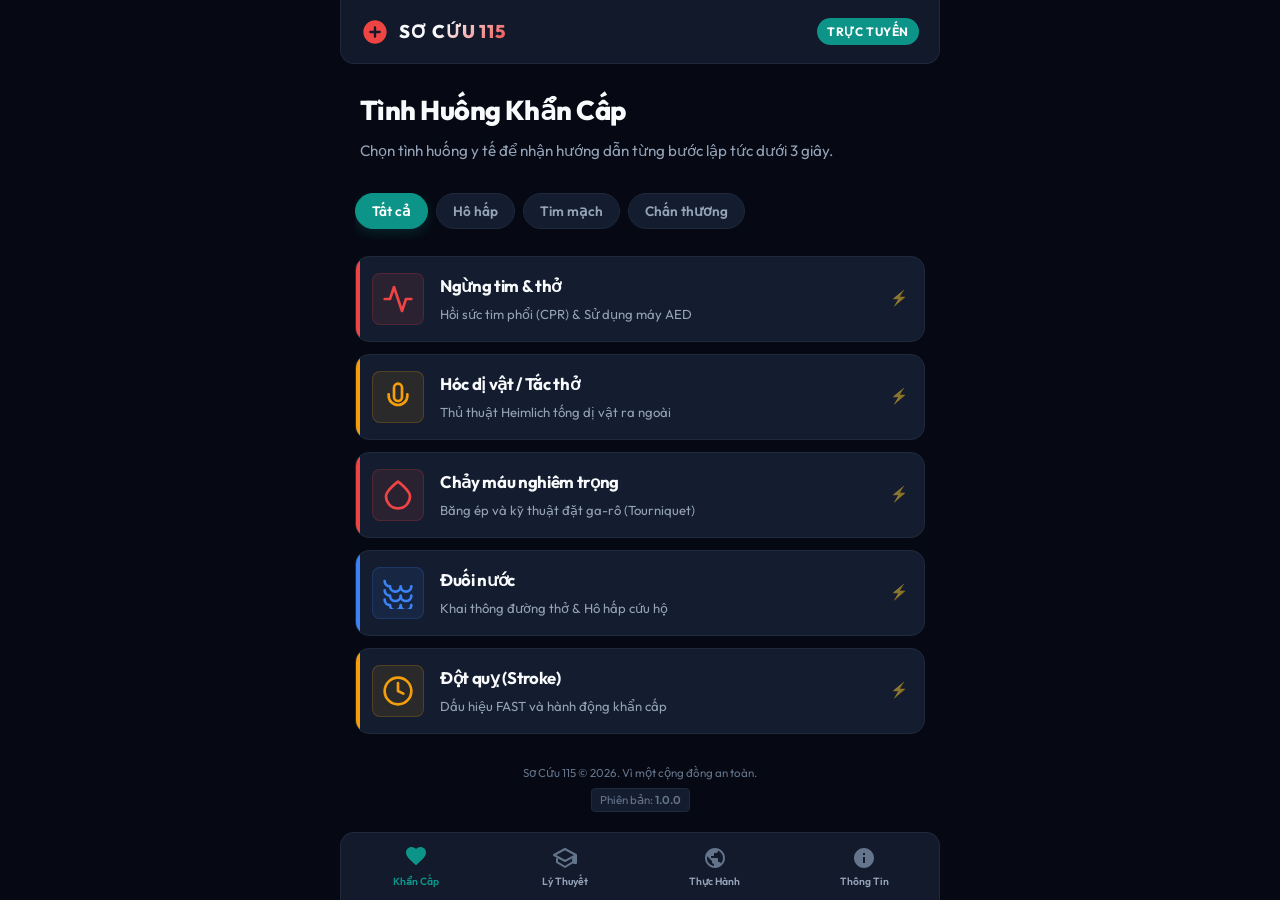
==== index.html @ 269737d9 "Initial commit: Sơ cứu 115 PWA" ====
<!DOCTYPE html>
<html lang="vi">
<head>
  <meta charset="UTF-8">
  <meta name="viewport" content="width=device-width, initial-scale=1.0, maximum-scale=1.0, user-scalable=no">
  <title>Sơ Cứu 115 - Ứng Dụng Hướng Dẫn Sơ Cứu Khẩn Cấp PWA</title>
  
  <!-- SEO Meta Tags -->
  <meta name="description" content="Ứng dụng hướng dẫn sơ cứu khẩn cấp offline-first. Học lý thuyết và thực hành nhấn tim CPR chính xác chuẩn y khoa. Cứu người trong tầm tay.">
  <meta name="keywords" content="sơ cứu, cấp cứu, 115, cpr, ép tim ngoài lồng ngực, heimlich, đột quỵ, rắn cắn, bỏng, đuối nước">
  <meta name="author" content="Sơ Cứu 115">
  
  <!-- PWA Meta Tags & Icons -->
  <meta name="theme-color" content="#0F172A">
  <meta name="apple-mobile-web-app-capable" content="yes">
  <meta name="apple-mobile-web-app-status-bar-style" content="black-translucent">
  <meta name="apple-mobile-web-app-title" content="Sơ Cứu 115">
  <link rel="manifest" href="./manifest.json">
  <link rel="shortcut icon" href="data:image/svg+xml,<svg xmlns=%22http://www.w3.org/2000/svg%22 viewBox=%220 0 100 100%22><rect width=%22100%22 height=%22100%22 rx=%2220%22 fill=%22%23EF4444%22/><path d=%22M50 20 V80 M20 50 H80%22 stroke=%22white%22 stroke-width=%2216%22 stroke-linecap=%22round%22/></svg>">
  <link rel="apple-touch-icon" href="data:image/svg+xml,<svg xmlns=%22http://www.w3.org/2000/svg%22 viewBox=%220 0 100 100%22><rect width=%22100%22 height=%22100%22 rx=%2220%22 fill=%22%23EF4444%22/><path d=%22M50 20 V80 M20 50 H80%22 stroke=%22white%22 stroke-width=%2216%22 stroke-linecap=%22round%22/></svg>">
  
  <!-- Google Fonts (Outfit) -->
  <link rel="preconnect" href="https://fonts.googleapis.com">
  <link rel="preconnect" href="https://fonts.gstatic.com" crossorigin>
  <link href="https://fonts.googleapis.com/css2?family=Outfit:wght@300;400;500;600;700;800&display=swap" rel="stylesheet">
  
  <link rel="stylesheet" href="./styles.css">
</head>
<body>

  <!-- App Header -->
  <header class="app-header">
    <div class="header-logo">
      <svg class="logo-icon" viewBox="0 0 24 24" width="28" height="28">
        <path d="M12 2C6.48 2 2 6.48 2 12s4.48 10 10 10 10-4.48 10-10S17.52 2 12 2zm4 11h-3v3c0 .55-.45 1-1 1s-1-.45-1-1v-3H8c-.55 0-1-.45-1-1s.45-1 1-1h3V8c0-.55.45-1 1-1s1 .45 1 1v3h3c.55 0 1 .45 1 1s-.45 1-1 1z" fill="#EF4444"/>
      </svg>
      <h1>SƠ CỨU 115</h1>
    </div>
    <div class="header-status">
      <span class="status-badge" id="offline-badge">Offline</span>
    </div>
  </header>

  <!-- App Container (Dynamic View Port) -->
  <main class="app-container">
    
    <!-- ============================================== -->
    <!-- TAB 1: KHẨN CẤP (EMERGENCY) -->
    <!-- ============================================== -->
    <section id="tab-emergency" class="tab-content active">
      <div class="welcome-banner">
        <h2>Tình Huống Khẩn Cấp</h2>
        <p>Chọn tình huống y tế để nhận hướng dẫn từng bước lập tức dưới 3 giây.</p>
      </div>

      <!-- Emergency Categories Filter -->
      <div class="filter-bar">
        <button class="filter-btn active" data-filter="all">Tất cả</button>
        <button class="filter-btn" data-filter="respiratory">Hô hấp</button>
        <button class="filter-btn" data-filter="circulatory">Tim mạch</button>
        <button class="filter-btn" data-filter="injury">Chấn thương</button>
      </div>

      <!-- Grid of Emergency Situations -->
      <div class="emergency-grid" id="emergency-grid">
        
        <!-- Card 1: Cardiac Arrest -->
        <div class="emergency-card" data-category="circulatory" onclick="openEmergency('cardiac_arrest')">
          <div class="card-icon danger">
            <svg viewBox="0 0 24 24" width="32" height="32" stroke="#EF4444" stroke-width="2" fill="none" stroke-linecap="round" stroke-linejoin="round">
              <path d="M22 12h-4l-3 9L9 3l-3 9H2"/>
            </svg>
          </div>
          <div class="card-info">
            <h3>Ngừng tim & thở</h3>
            <p>Hồi sức tim phổi (CPR) & Sử dụng máy AED</p>
          </div>
          <div class="card-arrow">⚡</div>
        </div>

        <!-- Card 2: Choking -->
        <div class="emergency-card" data-category="respiratory" onclick="openEmergency('choking')">
          <div class="card-icon warning">
            <svg viewBox="0 0 24 24" width="32" height="32" stroke="#F59E0B" stroke-width="2" fill="none" stroke-linecap="round" stroke-linejoin="round">
              <path d="M12 2a3 3 0 0 0-3 3v7a3 3 0 0 0 6 0V5a3 3 0 0 0-3-3Z"/>
              <path d="M19 10v1a7 7 0 0 1-14 0v-1"/>
            </svg>
          </div>
          <div class="card-info">
            <h3>Hóc dị vật / Tắc thở</h3>
            <p>Thủ thuật Heimlich tống dị vật ra ngoài</p>
          </div>
          <div class="card-arrow">⚡</div>
        </div>

        <!-- Card 3: Severe Bleeding -->
        <div class="emergency-card" data-category="injury" onclick="openEmergency('bleeding')">
          <div class="card-icon danger">
            <svg viewBox="0 0 24 24" width="32" height="32" stroke="#EF4444" stroke-width="2" fill="none" stroke-linecap="round" stroke-linejoin="round">
              <path d="M12 22C17.5 22 21 17.5 21 13C21 8.5 12 2 12 2S3 8.5 3 13C3 17.5 6.5 22 12 22Z"/>
            </svg>
          </div>
          <div class="card-info">
            <h3>Chảy máu nghiêm trọng</h3>
            <p>Băng ép và kỹ thuật đặt ga-rô (Tourniquet)</p>
          </div>
          <div class="card-arrow">⚡</div>
        </div>

        <!-- Card 4: Drowning -->
        <div class="emergency-card" data-category="respiratory" onclick="openEmergency('drowning')">
          <div class="card-icon info">
            <svg viewBox="0 0 24 24" width="32" height="32" stroke="#3B82F6" stroke-width="2" fill="none" stroke-linecap="round" stroke-linejoin="round">
              <path d="M2 3a4 4 0 0 0 4 4 4 4 0 0 0 8 0 4 4 0 0 0 8 0"/>
              <path d="M2 10a4 4 0 0 0 4 4 4 4 0 0 0 8 0 4 4 0 0 0 8 0"/>
              <path d="M2 17a4 4 0 0 0 4 4 4 4 0 0 0 8 0 4 4 0 0 0 8 0"/>
            </svg>
          </div>
          <div class="card-info">
            <h3>Đuối nước</h3>
            <p>Khai thông đường thở & Hô hấp cứu hộ</p>
          </div>
          <div class="card-arrow">⚡</div>
        </div>

        <!-- Card 5: Stroke -->
        <div class="emergency-card" data-category="circulatory" onclick="openEmergency('stroke')">
          <div class="card-icon warning">
            <svg viewBox="0 0 24 24" width="32" height="32" stroke="#F59E0B" stroke-width="2" fill="none" stroke-linecap="round" stroke-linejoin="round">
              <circle cx="12" cy="12" r="10"/>
              <polyline points="12 6 12 12 16 14"/>
            </svg>
          </div>
          <div class="card-info">
            <h3>Đột quỵ (Stroke)</h3>
            <p>Dấu hiệu FAST và hành động khẩn cấp</p>
          </div>
          <div class="card-arrow">⚡</div>
        </div>

        <!-- Card 6: Burns -->
        <div class="emergency-card" data-category="injury" onclick="openEmergency('burns')">
          <div class="card-icon warning">
            <svg viewBox="0 0 24 24" width="32" height="32" stroke="#F59E0B" stroke-width="2" fill="none" stroke-linecap="round" stroke-linejoin="round">
              <path d="M8.5 14.5A2.5 2.5 0 0 0 11 12c0-1.38-.5-2-1-3-1.072-2.143-.224-4.054 2-6 .5 2.5 2 4.9 4 6.5 2 1.6 3 3.5 3 5.5a7 7 0 1 1-14 0c0-1.153.433-2.294 1-3a2.5 2.5 0 0 0 2.5 2.5z"/>
            </svg>
          </div>
          <div class="card-info">
            <h3>Bỏng nhiệt & hóa chất</h3>
            <p>Hạ nhiệt vùng bỏng & bảo vệ vết thương</p>
          </div>
          <div class="card-arrow">⚡</div>
        </div>

        <!-- Card 7: Fractures -->
        <div class="emergency-card" data-category="injury" onclick="openEmergency('fractures')">
          <div class="card-icon info">
            <svg viewBox="0 0 24 24" width="32" height="32" stroke="#3B82F6" stroke-width="2" fill="none" stroke-linecap="round" stroke-linejoin="round">
              <path d="M8 3v4"/>
              <path d="M16 3v4"/>
              <path d="M3 12h18"/>
              <path d="M9 19v2"/>
              <path d="M15 19v2"/>
              <rect x="5" y="7" width="14" height="12" rx="2"/>
            </svg>
          </div>
          <div class="card-info">
            <h3>Gãy xương & Chấn thương</h3>
            <p>Cố định nẹp chi & chườm lạnh giảm sưng</p>
          </div>
          <div class="card-arrow">⚡</div>
        </div>

        <!-- Card 8: Snakebite -->
        <div class="emergency-card" data-category="injury" onclick="openEmergency('snakebite')">
          <div class="card-icon danger">
            <svg viewBox="0 0 24 24" width="32" height="32" stroke="#EF4444" stroke-width="2" fill="none" stroke-linecap="round" stroke-linejoin="round">
              <path d="M12 2c5.522 0 10 4.477 10 10s-4.478 10-10 10S2 17.523 2 12h3"/>
              <path d="M7.5 12h.01M12 12h.01M16.5 12h.01"/>
              <path d="M12 2a10 10 0 0 1 10 10c0 4.5-5 5.5-10 9"/>
            </svg>
          </div>
          <div class="card-info">
            <h3>Rắn cắn / Độc cắn</h3>
            <p>Kỹ thuật băng ép cố định PIT không rạch</p>
          </div>
          <div class="card-arrow">⚡</div>
        </div>

      </div>
    </section>

    <!-- ============================================== -->
    <!-- TAB 2: LÝ THUYẾT (THEORY) -->
    <!-- ============================================== -->
    <section id="tab-theory" class="tab-content">
      <div class="theory-search">
        <input type="text" id="theory-search-input" placeholder="Tìm kiếm nhanh lý thuyết sơ cứu..." onkeyup="filterTheory()">
        <span class="search-clear-btn" id="search-clear" onclick="clearSearch()">×</span>
      </div>

      <div class="theory-list" id="theory-list">
        <!-- Theory items will be dynamically generated or standard detailed templates -->
      </div>
    </section>

    <!-- ============================================== -->
    <!-- TAB 3: THỰC HÀNH (PRACTICE) -->
    <!-- ============================================== -->
    <section id="tab-practice" class="tab-content">
      
      <div class="practice-hub">
        
        <!-- Interactive CPR Practice Card -->
        <div class="practice-mode-card">
          <div class="practice-header">
            <h3>Luyện Tập Nhịp Ép Tim CPR</h3>
            <p>Chạm ngón tay theo đúng nhịp độ tiêu chuẩn y khoa 100 - 120 lần/phút.</p>
          </div>

          <div class="cpr-chest-wrapper">
            <!-- Simulated Ribcage with beat rings -->
            <div class="cpr-pulse-ring" id="cpr-ring"></div>
            <button class="cpr-chest-button" id="cpr-chest-btn">
              <svg viewBox="0 0 100 100" class="ribcage-svg">
                <circle cx="50" cy="50" r="45" fill="rgba(30, 41, 59, 0.9)" stroke="#0D9488" stroke-width="3" />
                <path d="M50 15 v70 M25 35 H75 M20 50 H80 M25 65 H75" stroke="#334155" stroke-width="4" stroke-linecap="round"/>
                <!-- Hands icon at center -->
                <g transform="translate(35, 35) scale(0.6)" fill="#0D9488">
                  <path d="M26 12a3 3 0 0 1 3 3v8h-3v-8a3 3 0 0 1 3-3zm-6-2a3 3 0 0 1 3 3v10h-3V13a3 3 0 0 1 3-3zm-6 2a3 3 0 0 1 3 3v8h-3v-8a3 3 0 0 1 3-3zm18 4a3 3 0 0 1 3 3v4h-3v-4a3 3 0 0 1 3-3zm-26 2c0 .9.3 1.7.8 2.3l6.5 7.8c.8.9 1.9 1.4 3 1.4h11.2a4 4 0 0 0 4-4v-5.2c0-1.1-.9-2-2-2H23c-.6 0-1-.4-1-1v-2.3c0-.6.4-1 1-1h1.5l1.6-4c.4-.9 1.3-1.5 2.3-1.5h.7c1.3 0 2.4.9 2.7 2.1l1.5 6.4h2.7v-1.7c0-2 1.6-3.7 3.7-3.7h.5a3.7 3.7 0 0 1 3.7 3.7v3.4h1.6c1.1 0 2 .9 2 2v6c0 3.3-2.7 6-6 6H20.5c-2.3 0-4.5-1-6.1-2.8L7.8 24.3c-1-1.2-1-3 .2-4.1 1.2-1 3-.8 4.1.4l2.4 2.9-.5-5.5z"/>
                </g>
              </svg>
              <div class="cpr-tap-text">CHẠM ÉP TIM TẠI ĐÂY</div>
            </button>
          </div>

          <div class="cpr-stats-grid">
            <div class="stat-box">
              <span class="stat-label">Nhịp độ (BPM)</span>
              <span class="stat-value" id="cpr-bpm">0</span>
            </div>
            <div class="stat-box">
              <span class="stat-label">Độ chính xác</span>
              <span class="stat-value" id="cpr-accuracy">--%</span>
            </div>
            <div class="stat-box">
              <span class="stat-label">Số lần nhấn</span>
              <span class="stat-value" id="cpr-count">0</span>
            </div>
          </div>

          <div class="cpr-feedback" id="cpr-feedback">Nhấn nút bên trên để bắt đầu luyện tập...</div>
          
          <div class="practice-controls">
            <button class="action-btn secondary" id="cpr-reset-btn" onclick="resetCPRGame()">Đặt lại</button>
            <button class="action-btn" id="cpr-guide-sound-btn">Bật âm hỗ trợ</button>
          </div>
        </div>

        <!-- Scenario Quiz Card -->
        <div class="practice-mode-card">
          <div class="practice-header">
            <h3>Trắc Nghiệm Phản Xạ Nhanh</h3>
            <p>Rèn luyện tư duy đưa ra quyết định đúng trong tình huống hoảng loạn.</p>
          </div>

          <div class="quiz-container" id="quiz-container">
            <div class="quiz-progress" id="quiz-progress">Câu hỏi 1/5</div>
            <div class="quiz-question" id="quiz-question">Đang tải câu hỏi...</div>
            <div class="quiz-options" id="quiz-options">
              <!-- Dynamically populated -->
            </div>
            <div class="quiz-explanation" id="quiz-explanation"></div>
            
            <button class="action-btn" id="quiz-next-btn" style="display: none;" onclick="nextQuizQuestion()">Câu tiếp theo</button>
          </div>
        </div>

      </div>
    </section>

    <!-- ============================================== -->
    <!-- TAB 4: THÔNG TIN (INFO & PROFILE) -->
    <!-- ============================================== -->
    <section id="tab-info" class="tab-content">
      
      <!-- Quick Call Emergency Numbers -->
      <div class="info-section">
        <h3>Điện Thoại Cấp Cứu Việt Nam</h3>
        <div class="hotline-grid">
          <a href="tel:115" class="hotline-card red-glow">
            <span class="hotline-number">115</span>
            <span class="hotline-name">Cấp cứu Y tế</span>
          </a>
          <a href="tel:114" class="hotline-card">
            <span class="hotline-number">114</span>
            <span class="hotline-name">Cứu hộ, Cứu nạn</span>
          </a>
          <a href="tel:113" class="hotline-card">
            <span class="hotline-number">113</span>
            <span class="hotline-name">Cảnh sát phản ứng nhanh</span>
          </a>
        </div>
      </div>

      <!-- Medical Card Form -->
      <div class="info-section">
        <h3>Hồ Sơ Sức Khỏe Cá Nhân (Lưu trữ cục bộ)</h3>
        <p class="section-desc">Thông tin này được lưu cục bộ trên điện thoại của bạn, giúp nhân viên y tế tra cứu nhanh khi gặp tai nạn.</p>
        
        <form class="medical-form" id="medical-form" onsubmit="saveMedicalInfo(event)">
          <div class="form-group">
            <label for="med-name">Họ và tên</label>
            <input type="text" id="med-name" placeholder="Nguyễn Văn A">
          </div>

          <div class="form-row">
            <div class="form-group">
              <label for="med-blood">Nhóm máu</label>
              <select id="med-blood">
                <option value="">Chưa xác định</option>
                <option value="A+">A+</option>
                <option value="A-">A-</option>
                <option value="B+">B+</option>
                <option value="B-">B-</option>
                <option value="O+">O+</option>
                <option value="O-">O-</option>
                <option value="AB+">AB+</option>
                <option value="AB-">AB-</option>
              </select>
            </div>
            <div class="form-group">
              <label for="med-birth">Năm sinh</label>
              <input type="number" id="med-birth" placeholder="1990" min="1900" max="2026">
            </div>
          </div>

          <div class="form-group">
            <label for="med-conditions">Bệnh nền (Nếu có)</label>
            <input type="text" id="med-conditions" placeholder="Tiểu đường, Tim mạch, Huyết áp cao...">
          </div>

          <div class="form-group">
            <label for="med-allergies">Dị ứng (Thuốc, thức ăn, côn trùng)</label>
            <input type="text" id="med-allergies" placeholder="Penicillin, hải sản, nọc ong...">
          </div>

          <div class="form-group">
            <label for="med-contact">Người liên hệ khẩn cấp (Tên & SĐT)</label>
            <input type="text" id="med-contact" placeholder="Mẹ - 090xxxxxxx">
          </div>

          <button type="submit" class="action-btn">Lưu thông tin hồ sơ</button>
          <div id="form-feedback" class="form-feedback"></div>
        </form>
      </div>

      <!-- About section -->
      <div class="info-section about-card">
        <h3>Về Ứng Dụng Sơ Cứu 115</h3>
        <p>Ứng dụng được thiết kế nhằm giúp mọi người trang bị kỹ năng tự cứu mình và người khác trước khi nhân viên y tế đến hiện trường. Các dữ liệu hướng dẫn và bài trắc nghiệm được biên soạn khách quan, cô đọng nhất.</p>
        <p class="disclaimer">⚠️ <strong>Tuyên bố miễn trừ trách nhiệm:</strong> Ứng dụng này cung cấp thông tin sơ cứu mang tính giáo dục và tham khảo. Khi gặp tai nạn nguy kịch, hãy luôn gọi 115 trước tiên.</p>
      </div>

    </section>

  </main>

  <!-- ============================================== -->
  <!-- EMERGENCY STEPPER OVERLAY (POPUP MODAL) -->
  <!-- ============================================== -->
  <div class="emergency-overlay" id="emergency-overlay">
    <div class="stepper-header">
      <h2 id="stepper-title">Tên Tình Huống</h2>
      <button class="close-overlay-btn" onclick="closeEmergency()">Đóng ×</button>
    </div>
    
    <div class="stepper-content">
      <div class="step-card active" id="step-container">
        <!-- Inside here, javascript will insert current step details -->
      </div>
    </div>

    <!-- Step Indicator Dots -->
    <div class="stepper-dots" id="stepper-dots">
      <!-- Generated dots -->
    </div>

    <!-- Stepper Audio/CPR control panel (only visible for Cardiac Arrest) -->
    <div class="stepper-special-controls" id="stepper-special-controls">
      <button class="cpr-sound-trigger" id="stepper-cpr-sound-btn">🔊 Bật nhịp ép tim chuẩn (104 BPM)</button>
      <div class="cpr-visual-pulse-indicator" id="stepper-pulse-indicator"></div>
    </div>

    <div class="stepper-footer">
      <button class="stepper-btn secondary" id="stepper-prev" onclick="prevStep()">← Trước</button>
      <button class="stepper-btn" id="stepper-next" onclick="nextStep()">Tiếp theo →</button>
    </div>
  </div>

  <!-- Global Update Notification Toast -->
  <div class="toast-notification" id="toast-notification">
    <span class="toast-msg" id="toast-msg">Đang kiểm tra cập nhật...</span>
  </div>

  <!-- App Footer with Interactive Version Control -->
  <footer class="app-footer">
    <p>Sơ Cứu 115 &copy; 2026. Vì một cộng đồng an toàn.</p>
    <div class="version-clicker" id="version-btn" onclick="checkAppUpdate()">
      Phiên bản: <span class="version-number" id="version-display">1.0.0</span>
    </div>
  </footer>

  <!-- Sticky Bottom Navigation Bar -->
  <nav class="bottom-nav">
    <button class="nav-item active" data-tab="tab-emergency">
      <svg class="nav-icon" viewBox="0 0 24 24" width="24" height="24">
        <path d="M12 21.35l-1.45-1.32C5.4 15.36 2 12.28 2 8.5 2 5.42 4.42 3 7.5 3c1.74 0 3.41.81 4.5 2.09C13.09 3.81 14.76 3 16.5 3 19.58 3 22 5.42 22 8.5c0 3.78-3.4 6.86-8.55 11.54L12 21.35z" fill="currentColor"/>
      </svg>
      <span>Khẩn Cấp</span>
    </button>
    
    <button class="nav-item" data-tab="tab-theory">
      <svg class="nav-icon" viewBox="0 0 24 24" width="24" height="24">
        <path d="M12 3L1 9l11 6 9-4.91V17h2V9L12 3z" fill="none" stroke="currentColor" stroke-width="2" stroke-linejoin="round"/>
        <path d="M4 12.18v4L12 21l8-4.82v-4" fill="none" stroke="currentColor" stroke-width="2" stroke-linejoin="round"/>
      </svg>
      <span>Lý Thuyết</span>
    </button>

    <button class="nav-item" data-tab="tab-practice">
      <svg class="nav-icon" viewBox="0 0 24 24" width="24" height="24">
        <path d="M12 2C6.48 2 2 6.48 2 12s4.48 10 10 10 10-4.48 10-10S17.52 2 12 2zm-1 17.93c-3.95-.49-7-3.85-7-7.93 0-.62.08-1.21.21-1.79L9 15v1c0 1.1.9 2 2 2v1.93zm6.9-2.53c-.26-.81-1-1.4-1.9-1.4h-1v-3c0-.55-.45-1-1-1h-6v-2h2c.55 0 1-.45 1-1V7h2c1.1 0 2-.9 2-2v-.41c2.93 1.19 5 4.06 5 7.41 0 2.08-.8 3.97-2.1 5.39z" fill="currentColor"/>
      </svg>
      <span>Thực Hành</span>
    </button>

    <button class="nav-item" data-tab="tab-info">
      <svg class="nav-icon" viewBox="0 0 24 24" width="24" height="24">
        <path d="M12 2C6.48 2 2 6.48 2 12s4.48 10 10 10 10-4.48 10-10S17.52 2 12 2zm1 15h-2v-6h2v6zm0-8h-2V7h2v2z" fill="currentColor"/>
      </svg>
      <span>Thông Tin</span>
    </button>
  </nav>

  <!-- ============================================== -->
  <!-- INLINE SVG TEMPLATES LIBRARY FOR JAVASCRIPT USE -->
  <!-- ============================================== -->
  <div style="display:none;" id="svg-library">
    
    <!-- SVG: CPR Position -->
    <svg id="svg-cpr-pos" viewBox="0 0 300 200">
      <rect width="300" height="200" fill="#1E293B" rx="10"/>
      <!-- Body of victim -->
      <path d="M40 140 h150 v-30 h-150 z" fill="#475569" stroke="#64748B" stroke-width="2"/>
      <circle cx="210" cy="115" r="18" fill="#E2E8F0"/>
      <!-- Rescuer body outline -->
      <path d="M115 110 L115 50 L80 80" stroke="#38BDF8" stroke-width="8" stroke-linecap="round" stroke-linejoin="round" fill="none"/>
      <!-- Rescuer arms straight vertically onto chest -->
      <line x1="115" y1="50" x2="115" y2="110" stroke="#38BDF8" stroke-width="10" stroke-linecap="round"/>
      <!-- Arrows showing downward thrust direction -->
      <path d="M135 45 V90 M135 90 L128 82 M135 90 L142 82" stroke="#EF4444" stroke-width="4" stroke-linecap="round" stroke-linejoin="round" fill="none"/>
      <!-- Hand overlay -->
      <circle cx="115" cy="110" r="10" fill="#F87171"/>
      <text x="150" y="40" fill="#E2E8F0" font-family="Outfit" font-size="12" font-weight="600">Lực ép từ trên thẳng xuống</text>
      <text x="150" y="60" fill="#94A3B8" font-family="Outfit" font-size="11">Sâu 5-6 cm, tay luôn thẳng</text>
      <text x="150" y="80" fill="#94A3B8" font-family="Outfit" font-size="11">Khớp xương ức</text>
    </svg>

    <!-- SVG: CPR Hands Detail -->
    <svg id="svg-cpr-hands" viewBox="0 0 300 200">
      <rect width="300" height="200" fill="#1E293B" rx="10"/>
      <!-- Two hands interlaced -->
      <!-- Left Hand outline -->
      <path d="M150 140 C110 140 90 110 110 80 C120 70 140 70 150 90" fill="none" stroke="#64748B" stroke-width="4"/>
      <!-- Right hand placed on top, interlacing fingers -->
      <g stroke="#38BDF8" stroke-width="6" fill="none" stroke-linecap="round">
        <path d="M130 90 c0-15 5-25 15-25 s15 10 15 25"/>
        <path d="M145 85 c0-18 5-28 15-28 s15 10 15 28"/>
        <path d="M160 88 c0-15 5-25 15-25 s15 10 15 25"/>
        <path d="M175 95 c0-10 5-20 15-20 s15 10 15 20"/>
        <!-- Heel of the hand highlighted -->
        <ellipse cx="140" cy="130" rx="20" ry="12" fill="#EF4444" opacity="0.8"/>
      </g>
      <text x="140" y="170" fill="#E2E8F0" font-family="Outfit" font-size="13" font-weight="600" text-anchor="middle">Gốc bàn tay đặt đúng tâm ngực</text>
      <text x="140" y="185" fill="#EF4444" font-family="Outfit" font-size="11" font-weight="bold" text-anchor="middle">Ngón tay đan xen, nhấc lên khỏi sườn</text>
    </svg>

    <!-- SVG: Heimlich Maneuver -->
    <svg id="svg-heimlich" viewBox="0 0 300 200">
      <rect width="300" height="200" fill="#1E293B" rx="10"/>
      <!-- Victim profile (Standing/Leaning forward) -->
      <path d="M80 170 C80 110 110 90 120 70 C125 60 110 50 125 35" stroke="#475569" stroke-width="12" stroke-linecap="round" fill="none"/>
      <circle cx="132" cy="22" r="12" fill="#E2E8F0"/>
      <!-- Rescuer behind victim -->
      <path d="M60 170 C60 100 85 80 105 80" stroke="#38BDF8" stroke-width="10" stroke-linecap="round" fill="none"/>
      <!-- Rescuer arms wrapped around victim's waist -->
      <path d="M85 90 Q120 90 115 95" stroke="#38BDF8" stroke-width="10" stroke-linecap="round" fill="none"/>
      <!-- Lock point (fist on stomach) -->
      <circle cx="115" cy="95" r="8" fill="#F87171"/>
      <!-- Thrust direction arrow (in and up) -->
      <path d="M125 125 Q135 95 155 85 L148 83 M155 85 L155 93" stroke="#EF4444" stroke-width="4" stroke-linecap="round" fill="none"/>
      <text x="140" y="145" fill="#E2E8F0" font-family="Outfit" font-size="12" font-weight="600">Giật mạnh vào trong & lên trên</text>
      <text x="140" y="165" fill="#94A3B8" font-family="Outfit" font-size="11">Phía trên rốn, dưới xương ức</text>
    </svg>

    <!-- SVG: Recovery Position -->
    <svg id="svg-recovery" viewBox="0 0 300 200">
      <rect width="300" height="200" fill="#1E293B" rx="10"/>
      <!-- Flat body on side view -->
      <!-- Ground line -->
      <line x1="20" y1="160" x2="280" y2="160" stroke="#475569" stroke-width="2"/>
      <!-- Torso rolled on side -->
      <path d="M50 125 H200 C210 125 210 110 200 110 H50 z" fill="#475569" stroke="#64748B" stroke-width="2"/>
      <!-- Head on side resting on hand -->
      <circle cx="225" cy="115" r="15" fill="#E2E8F0"/>
      <path d="M225 125 Q235 125 230 135" stroke="#38BDF8" stroke-width="6" stroke-linecap="round" fill="none"/>
      <!-- Hand supporting head -->
      <path d="M210 125 L225 125" stroke="#38BDF8" stroke-width="5"/>
      <!-- Bent knee stabilizing body at 90 deg -->
      <path d="M100 125 L75 145 L40 145" stroke="#38BDF8" stroke-width="8" stroke-linecap="round" stroke-linejoin="round" fill="none"/>
      <text x="150" y="45" fill="#38BDF8" font-family="Outfit" font-size="13" font-weight="600" text-anchor="middle">Tư Thế Nghiêng An Toàn</text>
      <text x="150" y="65" fill="#E2E8F0" font-family="Outfit" font-size="11" text-anchor="middle">Đầu ngửa nhẹ giữ đường thở thông thoáng</text>
      <text x="150" y="80" fill="#EF4444" font-family="Outfit" font-size="11" font-weight="bold" text-anchor="middle">Knee bent: Chân gập giúp cơ thể không bị đổ</text>
    </svg>

    <!-- SVG: Stroke FAST -->
    <svg id="svg-stroke-fast" viewBox="0 0 300 200">
      <rect width="300" height="200" fill="#1E293B" rx="10"/>
      <!-- 4 quadrants -->
      <line x1="150" y1="10" x2="150" y2="190" stroke="#334155" stroke-width="2" stroke-dasharray="4"/>
      <line x1="10" y1="100" x2="290" y2="100" stroke="#334155" stroke-width="2" stroke-dasharray="4"/>
      
      <!-- F: Face -->
      <g transform="translate(10,10)">
        <circle cx="65" cy="35" r="20" fill="none" stroke="#64748B" stroke-width="2"/>
        <!-- Drooping mouth -->
        <path d="M57 43 Q65 37 73 45" stroke="#EF4444" stroke-width="3" fill="none" stroke-linecap="round"/>
        <text x="65" y="80" fill="#E2E8F0" font-family="Outfit" font-size="11" font-weight="600" text-anchor="middle">F - Méo miệng</text>
      </g>
      
      <!-- A: Arm -->
      <g transform="translate(150,10)">
        <path d="M40 50 L60 30 M40 50 L60 70" stroke="#64748B" stroke-width="2"/>
        <!-- One arm weak/drooping -->
        <line x1="85" y1="20" x2="85" y2="55" stroke="#EF4444" stroke-width="6" stroke-linecap="round"/>
        <line x1="105" y1="20" x2="115" y2="35" stroke="#38BDF8" stroke-width="6" stroke-linecap="round"/>
        <text x="75" y="80" fill="#E2E8F0" font-family="Outfit" font-size="11" font-weight="600" text-anchor="middle">A - Tê yếu tay</text>
      </g>
      
      <!-- S: Speech -->
      <g transform="translate(10,100)">
        <circle cx="45" cy="45" r="15" fill="#475569"/>
        <path d="M60 40 Q85 30 110 40 Q115 50 100 60 Q85 70 65 55" fill="#1E293B" stroke="#38BDF8" stroke-width="2"/>
        <text x="82" y="48" fill="#EF4444" font-family="Outfit" font-size="9" font-weight="bold" text-anchor="middle">Nói ngọng...?</text>
        <text x="65" y="80" fill="#E2E8F0" font-family="Outfit" font-size="11" font-weight="600" text-anchor="middle">S - Khó nói</text>
      </g>

      <!-- T: Time -->
      <g transform="translate(150,100)">
        <circle cx="75" cy="40" r="18" fill="none" stroke="#F59E0B" stroke-width="3"/>
        <polyline points="75 26 75 40 85 45" stroke="#F59E0B" stroke-width="3" stroke-linecap="round" fill="none"/>
        <text x="75" y="80" fill="#EF4444" font-family="Outfit" font-size="11" font-weight="bold" text-anchor="middle">T - Gọi 115 ngay!</text>
      </g>
    </svg>

    <!-- SVG: Tourniquet (Garo) -->
    <svg id="svg-tourniquet" viewBox="0 0 300 200">
      <rect width="300" height="200" fill="#1E293B" rx="10"/>
      <!-- Arm with bleeding and band tied -->
      <path d="M40 80 Q150 70 260 85 L260 125 Q150 115 40 120 z" fill="#475569" stroke="#64748B" stroke-width="2"/>
      <!-- Bleeding wound -->
      <path d="M210 100 Q220 125 200 135" stroke="#EF4444" stroke-width="6" stroke-linecap="round" fill="none"/>
      <!-- Tourniquet band 5-7cm above wound -->
      <rect x="120" y="70" width="20" height="55" rx="3" fill="#0F172A" stroke="#F59E0B" stroke-width="3"/>
      <!-- Windlass stick -->
      <line x1="130" y1="50" x2="130" y2="105" stroke="#B45309" stroke-width="8" stroke-linecap="round"/>
      <!-- Arrow showing twist direction -->
      <path d="M110 50 Q130 35 150 50" stroke="#EF4444" stroke-width="3" stroke-linecap="round" stroke-linejoin="round" fill="none"/>
      
      <text x="150" y="155" fill="#E2E8F0" font-family="Outfit" font-size="12" font-weight="600" text-anchor="middle">Buộc ga-rô cách vết thương 5-7 cm</text>
      <text x="150" y="175" fill="#EF4444" font-family="Outfit" font-size="11" font-weight="bold" text-anchor="middle">Xoắn chặt thanh gậy cho tới khi ngừng chảy máu</text>
    </svg>

    <!-- SVG: PIT Snakebite -->
    <svg id="svg-pit" viewBox="0 0 300 200">
      <rect width="300" height="200" fill="#1E293B" rx="10"/>
      <!-- Leg bandaged from toes to hip -->
      <!-- Foot outline -->
      <path d="M40 110 L60 90 L100 100 L240 100 L240 135 L80 135 z" fill="#475569" stroke="#64748B" stroke-width="2"/>
      <!-- Bandage wraps represented as lines -->
      <g stroke="#E2E8F0" stroke-width="8" opacity="0.6">
        <line x1="90" y1="100" x2="110" y2="135"/>
        <line x1="120" y1="100" x2="140" y2="135"/>
        <line x1="150" y1="100" x2="170" y2="135"/>
        <line x1="180" y1="100" x2="200" y2="135"/>
        <line x1="210" y1="100" x2="230" y2="135"/>
      </g>
      <!-- Splint bound to leg -->
      <line x1="90" y1="148" x2="250" y2="148" stroke="#D97706" stroke-width="8" stroke-linecap="round"/>
      <text x="150" y="45" fill="#38BDF8" font-family="Outfit" font-size="13" font-weight="600" text-anchor="middle">Băng Ép Bất Động (PIT)</text>
      <text x="150" y="65" fill="#E2E8F0" font-family="Outfit" font-size="11" text-anchor="middle">Băng chặt từ ngón chân lên toàn bộ chân</text>
      <text x="150" y="80" fill="#F87171" font-family="Outfit" font-size="11" font-weight="bold" text-anchor="middle">Nẹp cố định, KHÔNG di chuyển chân</text>
    </svg>

    <!-- SVG: Cool water on burns -->
    <svg id="svg-burns" viewBox="0 0 300 200">
      <rect width="300" height="200" fill="#1E293B" rx="10"/>
      <!-- Hand under running tap -->
      <!-- Water tap -->
      <rect x="200" y="20" width="30" height="15" fill="#94A3B8"/>
      <path d="M215 35 V70" stroke="#38BDF8" stroke-width="8" stroke-linecap="round"/>
      <!-- Stream of water droplets -->
      <path d="M210 70 L190 140 M215 70 L210 140 M220 70 L230 140" stroke="#38BDF8" stroke-width="4" stroke-linecap="round" stroke-dasharray="6,6"/>
      <!-- Hand -->
      <path d="M120 120 C140 120 170 115 195 110 C210 105 210 95 195 100 C180 105 150 110 130 110" stroke="#E2E8F0" stroke-width="12" stroke-linecap="round" fill="none"/>
      <!-- Burn zone highlighted in hand -->
      <path d="M185 102 A10 10 0 0 1 200 108" stroke="#EF4444" stroke-width="6" fill="none"/>
      
      <text x="130" y="55" fill="#38BDF8" font-family="Outfit" font-size="13" font-weight="600">Xả nước mát 15-20 phút</text>
      <text x="130" y="75" fill="#94A3B8" font-family="Outfit" font-size="11">Dùng nước mát sạch chảy nhẹ</text>
      <text x="130" y="90" fill="#EF4444" font-family="Outfit" font-size="11" font-weight="bold">KHÔNG nước đá, KHÔNG bôi kem đánh răng</text>
    </svg>

    <!-- SVG: Fractures Splinting -->
    <svg id="svg-fractures" viewBox="0 0 300 200">
      <rect width="300" height="200" fill="#1E293B" rx="10"/>
      <!-- Fractured limb with a splint -->
      <path d="M50 100 Q150 95 250 100" stroke="#E2E8F0" stroke-width="14" stroke-linecap="round" fill="none"/>
      <!-- Splint board -->
      <line x1="60" y1="120" x2="240" y2="120" stroke="#D97706" stroke-width="8" stroke-linecap="round"/>
      <!-- Ties wrapping board to limb -->
      <ellipse cx="90" cy="110" rx="4" ry="18" fill="none" stroke="#F59E0B" stroke-width="3"/>
      <ellipse cx="150" cy="110" rx="4" ry="18" fill="none" stroke="#F59E0B" stroke-width="3"/>
      <ellipse cx="210" cy="110" rx="4" ry="18" fill="none" stroke="#F59E0B" stroke-width="3"/>
      
      <text x="150" y="45" fill="#38BDF8" font-family="Outfit" font-size="13" font-weight="600" text-anchor="middle">Cố Định Chi Bị Gãy</text>
      <text x="150" y="65" fill="#E2E8F0" font-family="Outfit" font-size="11" text-anchor="middle">Đóng nẹp qua cả hai khớp (trên & dưới vết gãy)</text>
      <text x="150" y="80" fill="#94A3B8" font-family="Outfit" font-size="11" text-anchor="middle">Buộc chặt cố định nhưng không gây cản trở tuần hoàn</text>
    </svg>

  </div>

  <script src="./app.js"></script>
</body>
</html>
---- styles.css ----
/* ==========================================================================
   CSS DESIGN SYSTEM - SƠ CỨU 115 PWA
   ========================================================================== */

:root {
  /* Palette & Semantic Tokens */
  --bg-primary: #0b0f19;
  --bg-secondary: #141d2f;
  --bg-tertiary: #1e293b;
  --text-primary: #f8fafc;
  --text-secondary: #94a3b8;
  --text-muted: #64748b;
  
  --accent-red: #ef4444;
  --accent-red-hover: #dc2626;
  --accent-red-glow: rgba(239, 68, 68, 0.25);
  
  --accent-amber: #f59e0b;
  --accent-amber-hover: #d97706;
  --accent-amber-glow: rgba(245, 158, 11, 0.2);

  --accent-teal: #0d9488;
  --accent-teal-hover: #0f766e;
  --accent-teal-glow: rgba(13, 148, 136, 0.2);
  
  --accent-blue: #3b82f6;
  --accent-blue-hover: #2563eb;
  --accent-blue-glow: rgba(59, 130, 246, 0.2);

  --border-color: #1e293b;
  --border-focus: #475569;
  
  /* Layout & Spacing */
  --header-height: 64px;
  --nav-height: 68px;
  --font-family: 'Outfit', -apple-system, BlinkMacSystemFont, "Segoe UI", Roboto, sans-serif;
  --border-radius-sm: 8px;
  --border-radius-md: 14px;
  --border-radius-lg: 20px;
  
  /* Transitions */
  --transition-fast: 0.15s ease;
  --transition-normal: 0.25s cubic-bezier(0.4, 0, 0.2, 1);
}

/* Reset & Global Styles */
* {
  box-sizing: border-box;
  margin: 0;
  padding: 0;
  -webkit-tap-highlight-color: transparent;
}

body {
  font-family: var(--font-family);
  background-color: var(--bg-primary);
  color: var(--text-primary);
  line-height: 1.6;
  overflow-x: hidden;
  height: 100vh;
  display: flex;
  flex-direction: column;
}

/* Typography */
h1, h2, h3, h4, h5, h6 {
  font-weight: 700;
  letter-spacing: -0.02em;
}

/* Scrollbar */
::-webkit-scrollbar {
  width: 6px;
}
::-webkit-scrollbar-track {
  background: var(--bg-primary);
}
::-webkit-scrollbar-thumb {
  background: var(--bg-tertiary);
  border-radius: 3px;
}

/* App Header */
.app-header {
  height: var(--header-height);
  background-color: rgba(20, 29, 47, 0.85);
  backdrop-filter: blur(12px);
  -webkit-backdrop-filter: blur(12px);
  border-bottom: 1px solid var(--border-color);
  padding: 0 20px;
  display: flex;
  align-items: center;
  justify-content: space-between;
  position: fixed;
  top: 0;
  left: 0;
  right: 0;
  z-index: 100;
}

.header-logo {
  display: flex;
  align-items: center;
  gap: 10px;
}

.header-logo h1 {
  font-size: 1.15rem;
  font-weight: 800;
  letter-spacing: 0.05em;
  background: linear-gradient(135deg, #f8fafc 40%, #ef4444 100%);
  -webkit-background-clip: text;
  -webkit-text-fill-color: transparent;
}

.logo-icon {
  animation: pulse-slow 3s infinite ease-in-out;
}

.header-status {
  display: flex;
  align-items: center;
}

.status-badge {
  font-size: 0.75rem;
  font-weight: 700;
  padding: 4px 10px;
  border-radius: 20px;
  background-color: var(--accent-teal);
  color: #fff;
  transition: var(--transition-fast);
  text-transform: uppercase;
  letter-spacing: 0.05em;
}

.status-badge.offline {
  background-color: var(--text-muted);
}

/* Main Content Area */
.app-container {
  flex: 1;
  padding: calc(var(--header-height) + 15px) 15px calc(var(--nav-height) + 60px) 15px;
  overflow-y: auto;
  width: 100%;
  max-width: 600px;
  margin: 0 auto;
}

/* Tab Switching Logic */
.tab-content {
  display: none;
  animation: fadeIn var(--transition-normal);
}

.tab-content.active {
  display: block;
}

/* Banner Design */
.welcome-banner {
  margin-bottom: 20px;
  padding: 10px 5px;
}

.welcome-banner h2 {
  font-size: 1.7rem;
  font-weight: 800;
  margin-bottom: 6px;
  color: var(--text-primary);
}

.welcome-banner p {
  color: var(--text-secondary);
  font-size: 0.95rem;
  font-weight: 400;
}

/* Filter Bar */
.filter-bar {
  display: flex;
  gap: 8px;
  overflow-x: auto;
  padding-bottom: 12px;
  margin-bottom: 15px;
  scrollbar-width: none;
}

.filter-bar::-webkit-scrollbar {
  display: none;
}

.filter-btn {
  background-color: var(--bg-secondary);
  border: 1px solid var(--border-color);
  color: var(--text-secondary);
  font-family: var(--font-family);
  font-size: 0.85rem;
  font-weight: 600;
  padding: 8px 16px;
  border-radius: 30px;
  cursor: pointer;
  white-space: nowrap;
  transition: var(--transition-fast);
}

.filter-btn.active, .filter-btn:hover {
  background-color: var(--accent-teal);
  border-color: var(--accent-teal);
  color: #fff;
  box-shadow: 0 4px 12px var(--accent-teal-glow);
}

/* Emergency Grid & Cards */
.emergency-grid {
  display: flex;
  flex-direction: column;
  gap: 12px;
}

.emergency-card {
  background-color: var(--bg-secondary);
  border: 1px solid var(--border-color);
  border-radius: var(--border-radius-md);
  padding: 16px;
  display: flex;
  align-items: center;
  gap: 16px;
  cursor: pointer;
  transition: var(--transition-normal);
  position: relative;
  overflow: hidden;
}

.emergency-card:hover {
  transform: translateY(-2px);
  border-color: var(--border-focus);
  box-shadow: 0 8px 24px rgba(0, 0, 0, 0.2);
}

.emergency-card:active {
  transform: scale(0.98);
}

.emergency-card::before {
  content: '';
  position: absolute;
  left: 0;
  top: 0;
  bottom: 0;
  width: 4px;
  background-color: transparent;
  transition: var(--transition-fast);
}

.emergency-card[onclick*="cardiac_arrest"]::before, 
.emergency-card[onclick*="bleeding"]::before,
.emergency-card[onclick*="snakebite"]::before {
  background-color: var(--accent-red);
}

.emergency-card[onclick*="choking"]::before,
.emergency-card[onclick*="stroke"]::before,
.emergency-card[onclick*="burns"]::before {
  background-color: var(--accent-amber);
}

.emergency-card[onclick*="drowning"]::before,
.emergency-card[onclick*="fractures"]::before {
  background-color: var(--accent-blue);
}

.card-icon {
  width: 52px;
  height: 52px;
  border-radius: var(--border-radius-sm);
  display: flex;
  align-items: center;
  justify-content: center;
  flex-shrink: 0;
  background-color: rgba(30, 41, 59, 0.4);
}

.card-icon.danger {
  background-color: rgba(239, 68, 68, 0.1);
  border: 1px solid rgba(239, 68, 68, 0.2);
}

.card-icon.warning {
  background-color: rgba(245, 158, 11, 0.1);
  border: 1px solid rgba(245, 158, 11, 0.2);
}

.card-icon.info {
  background-color: rgba(59, 130, 246, 0.1);
  border: 1px solid rgba(59, 130, 246, 0.2);
}

.card-info {
  flex: 1;
}

.card-info h3 {
  font-size: 1.05rem;
  font-weight: 700;
  margin-bottom: 4px;
  color: var(--text-primary);
}

.card-info p {
  font-size: 0.82rem;
  color: var(--text-secondary);
}

.card-arrow {
  color: var(--text-muted);
  font-size: 0.9rem;
  font-weight: bold;
  opacity: 0.5;
}

/* ==========================================================================
   THEORY TAB STYLING
   ========================================================================== */

.theory-search {
  position: relative;
  margin-bottom: 20px;
}

.theory-search input {
  width: 100%;
  padding: 14px 44px 14px 16px;
  background-color: var(--bg-secondary);
  border: 1px solid var(--border-color);
  border-radius: var(--border-radius-md);
  color: var(--text-primary);
  font-family: var(--font-family);
  font-size: 0.95rem;
  outline: none;
  transition: var(--transition-fast);
}

.theory-search input:focus {
  border-color: var(--accent-teal);
  box-shadow: 0 0 0 3px var(--accent-teal-glow);
}

.search-clear-btn {
  position: absolute;
  right: 14px;
  top: 50%;
  transform: translateY(-50%);
  color: var(--text-secondary);
  font-size: 1.5rem;
  cursor: pointer;
  display: none;
  user-select: none;
}

.theory-list {
  display: flex;
  flex-direction: column;
  gap: 20px;
}

.theory-section-card {
  background-color: var(--bg-secondary);
  border: 1px solid var(--border-color);
  border-radius: var(--border-radius-md);
  padding: 20px;
  overflow: hidden;
}

.theory-section-card h2 {
  font-size: 1.3rem;
  color: var(--text-primary);
  margin-bottom: 12px;
  display: flex;
  align-items: center;
  gap: 8px;
  border-bottom: 1px solid var(--border-color);
  padding-bottom: 10px;
}

.theory-svg-box {
  width: 100%;
  margin: 15px 0;
  border-radius: var(--border-radius-sm);
  overflow: hidden;
  box-shadow: 0 4px 12px rgba(0, 0, 0, 0.3);
}

.theory-block {
  margin-bottom: 15px;
}

.theory-block h4 {
  font-size: 0.95rem;
  color: var(--text-primary);
  margin-bottom: 6px;
  text-transform: uppercase;
  letter-spacing: 0.05em;
  font-weight: 700;
}

.theory-block ul {
  list-style: none;
  padding-left: 0;
}

.theory-block li {
  font-size: 0.9rem;
  color: var(--text-secondary);
  position: relative;
  padding-left: 18px;
  margin-bottom: 6px;
}

.theory-block li::before {
  content: '•';
  position: absolute;
  left: 6px;
  color: var(--accent-teal);
  font-weight: bold;
}

.theory-block.dos h4 {
  color: var(--accent-teal);
}

.theory-block.donts {
  background-color: rgba(239, 68, 68, 0.06);
  border-left: 4px solid var(--accent-red);
  padding: 12px 14px;
  border-radius: 0 var(--border-radius-sm) var(--border-radius-sm) 0;
}

.theory-block.donts h4 {
  color: var(--accent-red);
}

.theory-block.donts li::before {
  color: var(--accent-red);
  content: '✕';
  font-size: 0.75rem;
  left: 4px;
  top: 2px;
}

/* ==========================================================================
   PRACTICE TAB STYLING - CPR SIMULATOR
   ========================================================================== */

.practice-hub {
  display: flex;
  flex-direction: column;
  gap: 20px;
}

.practice-mode-card {
  background-color: var(--bg-secondary);
  border: 1px solid var(--border-color);
  border-radius: var(--border-radius-lg);
  padding: 20px;
  text-align: center;
}

.practice-header {
  margin-bottom: 20px;
  text-align: left;
}

.practice-header h3 {
  font-size: 1.25rem;
  margin-bottom: 4px;
}

.practice-header p {
  color: var(--text-secondary);
  font-size: 0.85rem;
}

.cpr-chest-wrapper {
  position: relative;
  width: 170px;
  height: 170px;
  margin: 25px auto;
}

.cpr-chest-button {
  width: 100%;
  height: 100%;
  border-radius: 50%;
  border: none;
  background: none;
  cursor: pointer;
  position: relative;
  z-index: 2;
  outline: none;
  transition: transform 0.05s ease;
}

.cpr-chest-button:active {
  transform: scale(0.92);
}

.ribcage-svg {
  width: 100%;
  height: 100%;
  display: block;
}

.cpr-tap-text {
  position: absolute;
  bottom: 28px;
  left: 0;
  right: 0;
  font-size: 0.68rem;
  font-weight: 700;
  color: var(--text-secondary);
  letter-spacing: 0.05em;
  pointer-events: none;
}

.cpr-pulse-ring {
  position: absolute;
  top: 0;
  left: 0;
  right: 0;
  bottom: 0;
  border-radius: 50%;
  border: 4px solid var(--accent-teal);
  opacity: 0;
  transform: scale(1);
  z-index: 1;
  pointer-events: none;
}

.cpr-pulse-ring.active {
  animation: pulse-ring-anim 0.6s cubic-bezier(0.1, 0.8, 0.3, 1) forwards;
}

.cpr-stats-grid {
  display: grid;
  grid-template-columns: repeat(3, 1fr);
  gap: 10px;
  margin-bottom: 20px;
}

.stat-box {
  background-color: var(--bg-primary);
  border: 1px solid var(--border-color);
  border-radius: var(--border-radius-sm);
  padding: 10px;
  display: flex;
  flex-direction: column;
  align-items: center;
}

.stat-label {
  font-size: 0.7rem;
  color: var(--text-secondary);
  margin-bottom: 4px;
}

.stat-value {
  font-size: 1.25rem;
  font-weight: 700;
  color: var(--text-primary);
}

.cpr-feedback {
  background-color: var(--bg-primary);
  border-radius: var(--border-radius-sm);
  padding: 10px 15px;
  font-size: 0.9rem;
  font-weight: 600;
  min-height: 40px;
  display: flex;
  align-items: center;
  justify-content: center;
  margin-bottom: 20px;
  color: var(--text-secondary);
  transition: color var(--transition-fast);
}

.cpr-feedback.too-slow {
  color: var(--accent-amber);
}

.cpr-feedback.too-fast {
  color: var(--accent-red);
}

.cpr-feedback.perfect {
  color: var(--accent-teal);
  text-shadow: 0 0 10px rgba(13, 148, 136, 0.3);
}

.practice-controls {
  display: flex;
  gap: 10px;
}

.action-btn {
  flex: 1;
  background-color: var(--accent-teal);
  color: #fff;
  border: none;
  font-family: var(--font-family);
  font-size: 0.9rem;
  font-weight: 600;
  padding: 12px 20px;
  border-radius: var(--border-radius-sm);
  cursor: pointer;
  transition: var(--transition-fast);
  box-shadow: 0 4px 12px var(--accent-teal-glow);
}

.action-btn:hover {
  background-color: var(--accent-teal-hover);
}

.action-btn:active {
  transform: scale(0.97);
}

.action-btn.secondary {
  background-color: var(--bg-primary);
  border: 1px solid var(--border-color);
  color: var(--text-primary);
  box-shadow: none;
}

.action-btn.secondary:hover {
  border-color: var(--border-focus);
}

.action-btn.danger-action {
  background-color: var(--accent-red);
  box-shadow: 0 4px 12px var(--accent-red-glow);
}

.action-btn.danger-action:hover {
  background-color: var(--accent-red-hover);
}

/* Quiz Container */
.quiz-container {
  background-color: var(--bg-primary);
  border: 1px solid var(--border-color);
  border-radius: var(--border-radius-sm);
  padding: 16px;
  text-align: left;
}

.quiz-progress {
  font-size: 0.72rem;
  font-weight: 700;
  text-transform: uppercase;
  color: var(--text-muted);
  letter-spacing: 0.05em;
  margin-bottom: 8px;
}

.quiz-question {
  font-size: 1rem;
  font-weight: 600;
  color: var(--text-primary);
  margin-bottom: 15px;
}

.quiz-options {
  display: flex;
  flex-direction: column;
  gap: 10px;
  margin-bottom: 15px;
}

.quiz-option {
  background-color: var(--bg-secondary);
  border: 1px solid var(--border-color);
  border-radius: var(--border-radius-sm);
  padding: 12px 14px;
  font-size: 0.88rem;
  cursor: pointer;
  transition: var(--transition-fast);
  color: var(--text-secondary);
}

.quiz-option:hover {
  border-color: var(--border-focus);
  color: var(--text-primary);
}

.quiz-option.correct {
  background-color: rgba(13, 148, 136, 0.15);
  border-color: var(--accent-teal);
  color: var(--text-primary);
  font-weight: 600;
}

.quiz-option.incorrect {
  background-color: rgba(239, 68, 68, 0.15);
  border-color: var(--accent-red);
  color: var(--text-primary);
}

.quiz-explanation {
  font-size: 0.82rem;
  background-color: var(--bg-secondary);
  border-left: 3px solid var(--accent-blue);
  padding: 10px 12px;
  border-radius: 0 var(--border-radius-sm) var(--border-radius-sm) 0;
  margin-bottom: 15px;
  color: var(--text-secondary);
  display: none;
}

/* ==========================================================================
   INFO & MEDICAL RECORD FORM TAB STYLING
   ========================================================================== */

.info-section {
  background-color: var(--bg-secondary);
  border: 1px solid var(--border-color);
  border-radius: var(--border-radius-md);
  padding: 20px;
  margin-bottom: 20px;
}

.info-section h3 {
  font-size: 1.15rem;
  margin-bottom: 12px;
  border-bottom: 1px solid var(--border-color);
  padding-bottom: 8px;
}

.section-desc {
  font-size: 0.82rem;
  color: var(--text-secondary);
  margin-bottom: 15px;
}

.hotline-grid {
  display: grid;
  grid-template-columns: repeat(3, 1fr);
  gap: 10px;
}

.hotline-card {
  background-color: var(--bg-primary);
  border: 1px solid var(--border-color);
  border-radius: var(--border-radius-sm);
  padding: 12px 6px;
  text-decoration: none;
  display: flex;
  flex-direction: column;
  align-items: center;
  transition: var(--transition-fast);
}

.hotline-card:hover {
  transform: translateY(-2px);
  border-color: var(--border-focus);
}

.hotline-card.red-glow {
  border-color: rgba(239, 68, 68, 0.4);
  box-shadow: 0 4px 15px rgba(239, 68, 68, 0.1);
}

.hotline-number {
  font-size: 1.4rem;
  font-weight: 800;
  color: var(--accent-red);
}

.hotline-name {
  font-size: 0.65rem;
  color: var(--text-secondary);
  text-align: center;
  font-weight: 500;
}

.medical-form {
  display: flex;
  flex-direction: column;
  gap: 12px;
}

.form-group {
  display: flex;
  flex-direction: column;
  gap: 5px;
  text-align: left;
}

.form-row {
  display: grid;
  grid-template-columns: 1.2fr 0.8fr;
  gap: 10px;
}

.form-group label {
  font-size: 0.78rem;
  font-weight: 600;
  color: var(--text-secondary);
  text-transform: uppercase;
  letter-spacing: 0.05em;
}

.form-group input, .form-group select {
  background-color: var(--bg-primary);
  border: 1px solid var(--border-color);
  border-radius: var(--border-radius-sm);
  padding: 10px 12px;
  color: var(--text-primary);
  font-family: var(--font-family);
  font-size: 0.88rem;
  outline: none;
  transition: var(--transition-fast);
}

.form-group input:focus, .form-group select:focus {
  border-color: var(--accent-teal);
}

.form-feedback {
  font-size: 0.85rem;
  font-weight: 600;
  color: var(--accent-teal);
  text-align: center;
  min-height: 20px;
}

.about-card {
  font-size: 0.88rem;
  color: var(--text-secondary);
}

.about-card p {
  margin-bottom: 10px;
}

.about-card .disclaimer {
  font-size: 0.78rem;
  background-color: rgba(245, 158, 11, 0.05);
  border-left: 3px solid var(--accent-amber);
  padding: 10px;
  border-radius: 0 var(--border-radius-sm) var(--border-radius-sm) 0;
  color: var(--text-secondary);
  margin-top: 15px;
}

/* ==========================================================================
   STEPPER OVERLAY STYLING (POPUP MODAL)
   ========================================================================== */

.emergency-overlay {
  position: fixed;
  top: 0;
  left: 0;
  right: 0;
  bottom: 0;
  background-color: var(--bg-primary);
  z-index: 200;
  display: none;
  flex-direction: column;
  padding: 15px;
}

.emergency-overlay.active {
  display: flex;
  animation: slideUp var(--transition-normal);
}

.stepper-header {
  display: flex;
  align-items: center;
  justify-content: space-between;
  border-bottom: 1px solid var(--border-color);
  padding-bottom: 10px;
  margin-bottom: 15px;
}

.stepper-header h2 {
  font-size: 1.15rem;
  font-weight: 700;
  color: var(--text-primary);
}

.close-overlay-btn {
  background: none;
  border: none;
  color: var(--text-secondary);
  font-size: 1.8rem;
  cursor: pointer;
  line-height: 1;
}

.stepper-content {
  flex: 1;
  display: flex;
  align-items: center;
  justify-content: center;
  overflow-y: auto;
  margin-bottom: 15px;
}

.step-card {
  width: 100%;
  max-width: 480px;
  display: flex;
  flex-direction: column;
  align-items: center;
  text-align: center;
}

.step-number {
  font-size: 0.8rem;
  font-weight: 700;
  text-transform: uppercase;
  color: var(--accent-teal);
  letter-spacing: 0.08em;
  margin-bottom: 8px;
}

.step-title {
  font-size: 1.25rem;
  font-weight: 700;
  color: var(--text-primary);
  margin-bottom: 15px;
}

.step-svg-wrapper {
  width: 100%;
  max-height: 180px;
  margin-bottom: 15px;
  border-radius: var(--border-radius-md);
  overflow: hidden;
  box-shadow: 0 4px 20px rgba(0, 0, 0, 0.4);
}

.step-svg-wrapper svg {
  width: 100%;
  height: 100%;
  max-height: 180px;
  display: block;
}

.step-instruction {
  font-size: 0.95rem;
  color: var(--text-secondary);
  padding: 0 10px;
  line-height: 1.5;
}

.step-instruction strong {
  color: var(--text-primary);
}

.stepper-dots {
  display: flex;
  justify-content: center;
  gap: 6px;
  margin-bottom: 15px;
}

.step-dot {
  width: 8px;
  height: 8px;
  border-radius: 50%;
  background-color: var(--bg-tertiary);
  transition: var(--transition-fast);
}

.step-dot.active {
  background-color: var(--accent-teal);
  transform: scale(1.2);
}

.stepper-special-controls {
  display: none; /* Only visible in Cardiac Arrest stepper */
  flex-direction: column;
  align-items: center;
  gap: 10px;
  margin-bottom: 15px;
  background-color: var(--bg-secondary);
  border: 1px solid var(--border-color);
  border-radius: var(--border-radius-sm);
  padding: 10px;
}

.cpr-sound-trigger {
  background-color: var(--accent-teal);
  color: #fff;
  border: none;
  font-family: var(--font-family);
  font-size: 0.82rem;
  font-weight: 600;
  padding: 8px 16px;
  border-radius: 20px;
  cursor: pointer;
  transition: var(--transition-fast);
}

.cpr-sound-trigger.active {
  background-color: var(--accent-red);
}

.cpr-visual-pulse-indicator {
  width: 20px;
  height: 20px;
  border-radius: 50%;
  background-color: var(--accent-teal);
  opacity: 0;
  transition: opacity 0.1s ease;
}

.cpr-visual-pulse-indicator.flash {
  animation: flash-pulse 0.15s ease-out;
}

.stepper-footer {
  display: flex;
  gap: 10px;
  margin-bottom: 10px;
}

.stepper-btn {
  flex: 1;
  background-color: var(--accent-teal);
  color: #fff;
  border: none;
  font-family: var(--font-family);
  font-size: 0.95rem;
  font-weight: 600;
  padding: 14px 20px;
  border-radius: var(--border-radius-sm);
  cursor: pointer;
  transition: var(--transition-fast);
  text-align: center;
}

.stepper-btn:active {
  transform: scale(0.97);
}

.stepper-btn.secondary {
  background-color: var(--bg-secondary);
  border: 1px solid var(--border-color);
  color: var(--text-primary);
}

.stepper-btn:disabled {
  opacity: 0.3;
  cursor: not-allowed;
  transform: none;
}

/* ==========================================================================
   APP FOOTER & VERSION CLICKER
   ========================================================================== */

.app-footer {
  text-align: center;
  padding: 20px 10px;
  margin-bottom: var(--nav-height);
  font-size: 0.72rem;
  color: var(--text-muted);
}

.app-footer p {
  margin-bottom: 5px;
}

.version-clicker {
  display: inline-block;
  background-color: var(--bg-secondary);
  border: 1px solid var(--border-color);
  border-radius: 4px;
  padding: 2px 8px;
  cursor: pointer;
  transition: var(--transition-fast);
  user-select: none;
}

.version-clicker:hover {
  border-color: var(--border-focus);
  color: var(--text-primary);
}

.version-clicker:active {
  transform: scale(0.95);
}

.version-number {
  font-weight: 600;
}

/* Toast Notification */
.toast-notification {
  position: fixed;
  bottom: calc(var(--nav-height) + 15px);
  left: 50%;
  transform: translate(-50%, 40px);
  background-color: var(--bg-tertiary);
  border: 1px solid var(--border-focus);
  border-radius: 30px;
  padding: 8px 20px;
  z-index: 500;
  box-shadow: 0 10px 25px rgba(0, 0, 0, 0.4);
  opacity: 0;
  pointer-events: none;
  transition: transform 0.3s cubic-bezier(0.18, 0.89, 0.32, 1.28), opacity 0.3s ease;
}

.toast-notification.active {
  transform: translate(-50%, 0);
  opacity: 1;
}

.toast-msg {
  font-size: 0.8rem;
  font-weight: 600;
  color: var(--text-primary);
  white-space: nowrap;
}

/* ==========================================================================
   BOTTOM NAV BAR
   ========================================================================== */

.bottom-nav {
  height: var(--nav-height);
  background-color: rgba(20, 29, 47, 0.9);
  backdrop-filter: blur(16px);
  -webkit-backdrop-filter: blur(16px);
  border-top: 1px solid var(--border-color);
  position: fixed;
  bottom: 0;
  left: 0;
  right: 0;
  display: flex;
  justify-content: space-around;
  align-items: center;
  z-index: 100;
}

.nav-item {
  background: none;
  border: none;
  color: var(--text-secondary);
  font-family: var(--font-family);
  font-size: 0.65rem;
  font-weight: 600;
  display: flex;
  flex-direction: column;
  align-items: center;
  justify-content: center;
  gap: 5px;
  cursor: pointer;
  width: 25%;
  height: 100%;
  transition: var(--transition-fast);
  position: relative;
}

.nav-item:active {
  transform: scale(0.92);
}

.nav-icon {
  transition: var(--transition-fast);
  color: var(--text-muted);
}

.nav-item.active {
  color: var(--accent-teal);
}

.nav-item.active .nav-icon {
  color: var(--accent-teal);
  transform: translateY(-2px);
}

/* ==========================================================================
   ANIMATIONS
   ========================================================================== */

@keyframes fadeIn {
  from { opacity: 0; transform: translateY(6px); }
  to { opacity: 1; transform: translateY(0); }
}

@keyframes slideUp {
  from { transform: translateY(100%); }
  to { transform: translateY(0); }
}

@keyframes pulse-slow {
  0%, 100% { transform: scale(1); opacity: 1; filter: drop-shadow(0 0 2px var(--accent-red)); }
  50% { transform: scale(1.05); opacity: 0.9; filter: drop-shadow(0 0 8px var(--accent-red)); }
}

@keyframes pulse-ring-anim {
  0% { transform: scale(0.95); opacity: 0.8; }
  100% { transform: scale(1.35); opacity: 0; }
}

@keyframes flash-pulse {
  0% { transform: scale(0.9); opacity: 0.4; }
  50% { transform: scale(1.3); opacity: 1; box-shadow: 0 0 15px var(--accent-teal); }
  100% { transform: scale(1); opacity: 0.8; }
}

/* Desktop optimization */
@media (min-width: 600px) {
  body {
    background-color: #060913;
  }
  
  .app-header {
    max-width: 600px;
    margin: 0 auto;
    border-left: 1px solid var(--border-color);
    border-right: 1px solid var(--border-color);
    border-radius: 0 0 var(--border-radius-md) var(--border-radius-md);
  }
  
  .bottom-nav {
    max-width: 600px;
    margin: 0 auto;
    border-left: 1px solid var(--border-color);
    border-right: 1px solid var(--border-color);
    border-radius: var(--border-radius-md) var(--border-radius-md) 0 0;
  }

  .emergency-overlay {
    max-width: 600px;
    margin: 0 auto;
    border-left: 1px solid var(--border-color);
    border-right: 1px solid var(--border-color);
    box-shadow: 0 0 40px rgba(0,0,0,0.5);
  }
}
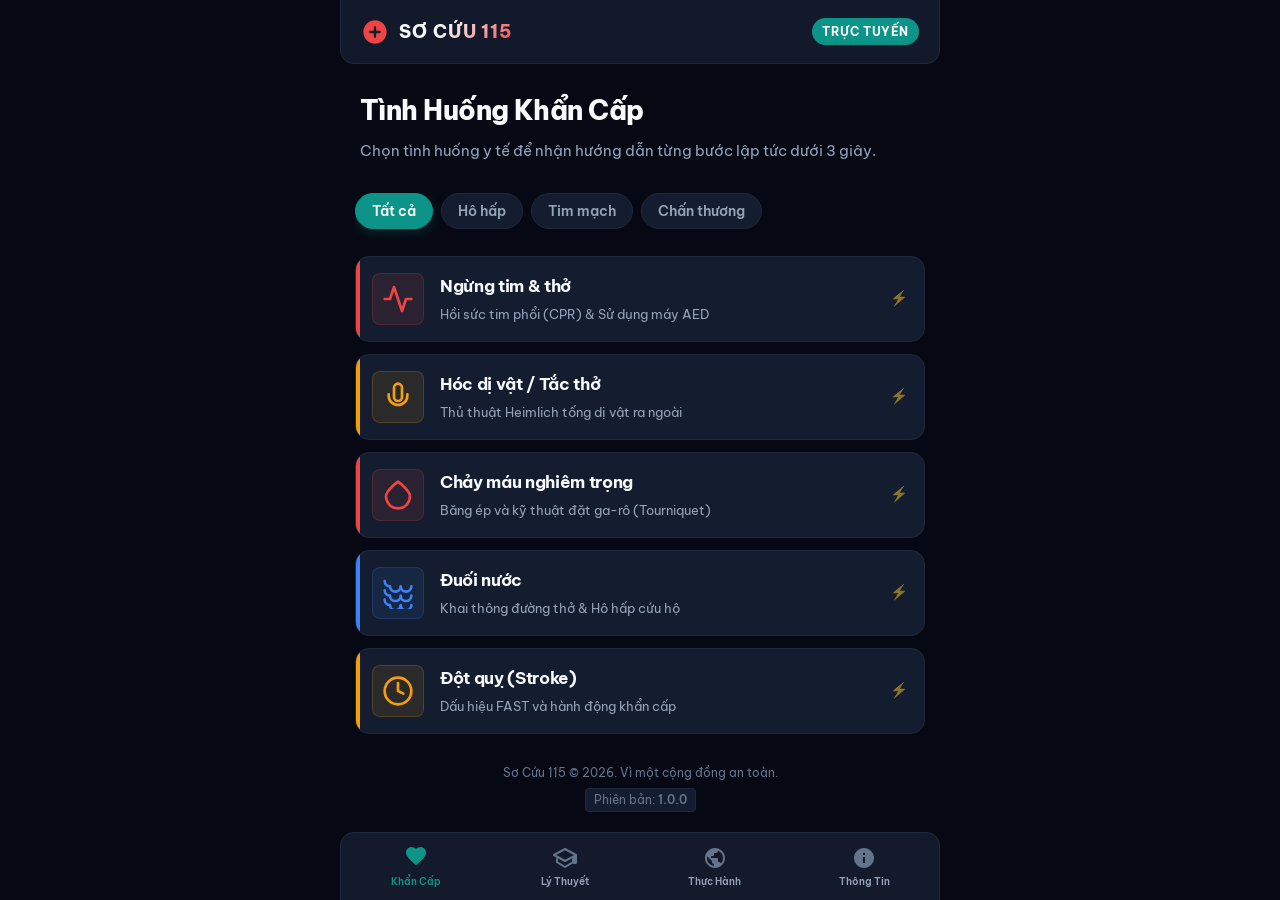
==== commit 113cf84f: "Update PWA: Cập nhật giao diện, logic sơ cứu và thêm tính năng luyện tập CPR" ====
--- a/index.html
+++ b/index.html
@@ -16,13 +16,13 @@
   <meta name="apple-mobile-web-app-status-bar-style" content="black-translucent">
   <meta name="apple-mobile-web-app-title" content="Sơ Cứu 115">
   <link rel="manifest" href="./manifest.json">
-  <link rel="shortcut icon" href="data:image/svg+xml,<svg xmlns=%22http://www.w3.org/2000/svg%22 viewBox=%220 0 100 100%22><rect width=%22100%22 height=%22100%22 rx=%2220%22 fill=%22%23EF4444%22/><path d=%22M50 20 V80 M20 50 H80%22 stroke=%22white%22 stroke-width=%2216%22 stroke-linecap=%22round%22/></svg>">
-  <link rel="apple-touch-icon" href="data:image/svg+xml,<svg xmlns=%22http://www.w3.org/2000/svg%22 viewBox=%220 0 100 100%22><rect width=%22100%22 height=%22100%22 rx=%2220%22 fill=%22%23EF4444%22/><path d=%22M50 20 V80 M20 50 H80%22 stroke=%22white%22 stroke-width=%2216%22 stroke-linecap=%22round%22/></svg>">
+  <link rel="shortcut icon" href="./assets/logo.png">
+  <link rel="apple-touch-icon" href="./assets/logo.png">
   
-  <!-- Google Fonts (Outfit) -->
+  <!-- Google Fonts: Be Vietnam Pro -->
   <link rel="preconnect" href="https://fonts.googleapis.com">
   <link rel="preconnect" href="https://fonts.gstatic.com" crossorigin>
-  <link href="https://fonts.googleapis.com/css2?family=Outfit:wght@300;400;500;600;700;800&display=swap" rel="stylesheet">
+  <link href="https://fonts.googleapis.com/css2?family=Be+Vietnam+Pro:ital,wght@0,300;0,400;0,500;0,600;0,700;0,800;1,300;1,400;1,500;1,600;1,700;1,800&display=swap" rel="stylesheet">
   
   <link rel="stylesheet" href="./styles.css">
 </head>
@@ -211,50 +211,9 @@
       
       <div class="practice-hub">
         
-        <!-- Interactive CPR Practice Card -->
-        <div class="practice-mode-card">
-          <div class="practice-header">
-            <h3>Luyện Tập Nhịp Ép Tim CPR</h3>
-            <p>Chạm ngón tay theo đúng nhịp độ tiêu chuẩn y khoa 100 - 120 lần/phút.</p>
-          </div>
-
-          <div class="cpr-chest-wrapper">
-            <!-- Simulated Ribcage with beat rings -->
-            <div class="cpr-pulse-ring" id="cpr-ring"></div>
-            <button class="cpr-chest-button" id="cpr-chest-btn">
-              <svg viewBox="0 0 100 100" class="ribcage-svg">
-                <circle cx="50" cy="50" r="45" fill="rgba(30, 41, 59, 0.9)" stroke="#0D9488" stroke-width="3" />
-                <path d="M50 15 v70 M25 35 H75 M20 50 H80 M25 65 H75" stroke="#334155" stroke-width="4" stroke-linecap="round"/>
-                <!-- Hands icon at center -->
-                <g transform="translate(35, 35) scale(0.6)" fill="#0D9488">
-                  <path d="M26 12a3 3 0 0 1 3 3v8h-3v-8a3 3 0 0 1 3-3zm-6-2a3 3 0 0 1 3 3v10h-3V13a3 3 0 0 1 3-3zm-6 2a3 3 0 0 1 3 3v8h-3v-8a3 3 0 0 1 3-3zm18 4a3 3 0 0 1 3 3v4h-3v-4a3 3 0 0 1 3-3zm-26 2c0 .9.3 1.7.8 2.3l6.5 7.8c.8.9 1.9 1.4 3 1.4h11.2a4 4 0 0 0 4-4v-5.2c0-1.1-.9-2-2-2H23c-.6 0-1-.4-1-1v-2.3c0-.6.4-1 1-1h1.5l1.6-4c.4-.9 1.3-1.5 2.3-1.5h.7c1.3 0 2.4.9 2.7 2.1l1.5 6.4h2.7v-1.7c0-2 1.6-3.7 3.7-3.7h.5a3.7 3.7 0 0 1 3.7 3.7v3.4h1.6c1.1 0 2 .9 2 2v6c0 3.3-2.7 6-6 6H20.5c-2.3 0-4.5-1-6.1-2.8L7.8 24.3c-1-1.2-1-3 .2-4.1 1.2-1 3-.8 4.1.4l2.4 2.9-.5-5.5z"/>
-                </g>
-              </svg>
-              <div class="cpr-tap-text">CHẠM ÉP TIM TẠI ĐÂY</div>
-            </button>
-          </div>
-
-          <div class="cpr-stats-grid">
-            <div class="stat-box">
-              <span class="stat-label">Nhịp độ (BPM)</span>
-              <span class="stat-value" id="cpr-bpm">0</span>
-            </div>
-            <div class="stat-box">
-              <span class="stat-label">Độ chính xác</span>
-              <span class="stat-value" id="cpr-accuracy">--%</span>
-            </div>
-            <div class="stat-box">
-              <span class="stat-label">Số lần nhấn</span>
-              <span class="stat-value" id="cpr-count">0</span>
-            </div>
-          </div>
-
-          <div class="cpr-feedback" id="cpr-feedback">Nhấn nút bên trên để bắt đầu luyện tập...</div>
-          
-          <div class="practice-controls">
-            <button class="action-btn secondary" id="cpr-reset-btn" onclick="resetCPRGame()">Đặt lại</button>
-            <button class="action-btn" id="cpr-guide-sound-btn">Bật âm hỗ trợ</button>
-          </div>
+        <!-- Interactive CPR Practice Card (Embedded Separate Trainer Module) -->
+        <div class="practice-mode-card" style="padding: 0; overflow: hidden; border: none; background: transparent;">
+          <iframe src="./practice/cpr-trainer.html" style="width: 100%; height: 535px; border: none; border-radius: var(--border-radius-lg); background: var(--bg-secondary);" title="CPR Trainer Module"></iframe>
         </div>
 
         <!-- Scenario Quiz Card -->
@@ -443,203 +402,7 @@
     </button>
   </nav>
 
-  <!-- ============================================== -->
-  <!-- INLINE SVG TEMPLATES LIBRARY FOR JAVASCRIPT USE -->
-  <!-- ============================================== -->
-  <div style="display:none;" id="svg-library">
-    
-    <!-- SVG: CPR Position -->
-    <svg id="svg-cpr-pos" viewBox="0 0 300 200">
-      <rect width="300" height="200" fill="#1E293B" rx="10"/>
-      <!-- Body of victim -->
-      <path d="M40 140 h150 v-30 h-150 z" fill="#475569" stroke="#64748B" stroke-width="2"/>
-      <circle cx="210" cy="115" r="18" fill="#E2E8F0"/>
-      <!-- Rescuer body outline -->
-      <path d="M115 110 L115 50 L80 80" stroke="#38BDF8" stroke-width="8" stroke-linecap="round" stroke-linejoin="round" fill="none"/>
-      <!-- Rescuer arms straight vertically onto chest -->
-      <line x1="115" y1="50" x2="115" y2="110" stroke="#38BDF8" stroke-width="10" stroke-linecap="round"/>
-      <!-- Arrows showing downward thrust direction -->
-      <path d="M135 45 V90 M135 90 L128 82 M135 90 L142 82" stroke="#EF4444" stroke-width="4" stroke-linecap="round" stroke-linejoin="round" fill="none"/>
-      <!-- Hand overlay -->
-      <circle cx="115" cy="110" r="10" fill="#F87171"/>
-      <text x="150" y="40" fill="#E2E8F0" font-family="Outfit" font-size="12" font-weight="600">Lực ép từ trên thẳng xuống</text>
-      <text x="150" y="60" fill="#94A3B8" font-family="Outfit" font-size="11">Sâu 5-6 cm, tay luôn thẳng</text>
-      <text x="150" y="80" fill="#94A3B8" font-family="Outfit" font-size="11">Khớp xương ức</text>
-    </svg>
-
-    <!-- SVG: CPR Hands Detail -->
-    <svg id="svg-cpr-hands" viewBox="0 0 300 200">
-      <rect width="300" height="200" fill="#1E293B" rx="10"/>
-      <!-- Two hands interlaced -->
-      <!-- Left Hand outline -->
-      <path d="M150 140 C110 140 90 110 110 80 C120 70 140 70 150 90" fill="none" stroke="#64748B" stroke-width="4"/>
-      <!-- Right hand placed on top, interlacing fingers -->
-      <g stroke="#38BDF8" stroke-width="6" fill="none" stroke-linecap="round">
-        <path d="M130 90 c0-15 5-25 15-25 s15 10 15 25"/>
-        <path d="M145 85 c0-18 5-28 15-28 s15 10 15 28"/>
-        <path d="M160 88 c0-15 5-25 15-25 s15 10 15 25"/>
-        <path d="M175 95 c0-10 5-20 15-20 s15 10 15 20"/>
-        <!-- Heel of the hand highlighted -->
-        <ellipse cx="140" cy="130" rx="20" ry="12" fill="#EF4444" opacity="0.8"/>
-      </g>
-      <text x="140" y="170" fill="#E2E8F0" font-family="Outfit" font-size="13" font-weight="600" text-anchor="middle">Gốc bàn tay đặt đúng tâm ngực</text>
-      <text x="140" y="185" fill="#EF4444" font-family="Outfit" font-size="11" font-weight="bold" text-anchor="middle">Ngón tay đan xen, nhấc lên khỏi sườn</text>
-    </svg>
-
-    <!-- SVG: Heimlich Maneuver -->
-    <svg id="svg-heimlich" viewBox="0 0 300 200">
-      <rect width="300" height="200" fill="#1E293B" rx="10"/>
-      <!-- Victim profile (Standing/Leaning forward) -->
-      <path d="M80 170 C80 110 110 90 120 70 C125 60 110 50 125 35" stroke="#475569" stroke-width="12" stroke-linecap="round" fill="none"/>
-      <circle cx="132" cy="22" r="12" fill="#E2E8F0"/>
-      <!-- Rescuer behind victim -->
-      <path d="M60 170 C60 100 85 80 105 80" stroke="#38BDF8" stroke-width="10" stroke-linecap="round" fill="none"/>
-      <!-- Rescuer arms wrapped around victim's waist -->
-      <path d="M85 90 Q120 90 115 95" stroke="#38BDF8" stroke-width="10" stroke-linecap="round" fill="none"/>
-      <!-- Lock point (fist on stomach) -->
-      <circle cx="115" cy="95" r="8" fill="#F87171"/>
-      <!-- Thrust direction arrow (in and up) -->
-      <path d="M125 125 Q135 95 155 85 L148 83 M155 85 L155 93" stroke="#EF4444" stroke-width="4" stroke-linecap="round" fill="none"/>
-      <text x="140" y="145" fill="#E2E8F0" font-family="Outfit" font-size="12" font-weight="600">Giật mạnh vào trong & lên trên</text>
-      <text x="140" y="165" fill="#94A3B8" font-family="Outfit" font-size="11">Phía trên rốn, dưới xương ức</text>
-    </svg>
-
-    <!-- SVG: Recovery Position -->
-    <svg id="svg-recovery" viewBox="0 0 300 200">
-      <rect width="300" height="200" fill="#1E293B" rx="10"/>
-      <!-- Flat body on side view -->
-      <!-- Ground line -->
-      <line x1="20" y1="160" x2="280" y2="160" stroke="#475569" stroke-width="2"/>
-      <!-- Torso rolled on side -->
-      <path d="M50 125 H200 C210 125 210 110 200 110 H50 z" fill="#475569" stroke="#64748B" stroke-width="2"/>
-      <!-- Head on side resting on hand -->
-      <circle cx="225" cy="115" r="15" fill="#E2E8F0"/>
-      <path d="M225 125 Q235 125 230 135" stroke="#38BDF8" stroke-width="6" stroke-linecap="round" fill="none"/>
-      <!-- Hand supporting head -->
-      <path d="M210 125 L225 125" stroke="#38BDF8" stroke-width="5"/>
-      <!-- Bent knee stabilizing body at 90 deg -->
-      <path d="M100 125 L75 145 L40 145" stroke="#38BDF8" stroke-width="8" stroke-linecap="round" stroke-linejoin="round" fill="none"/>
-      <text x="150" y="45" fill="#38BDF8" font-family="Outfit" font-size="13" font-weight="600" text-anchor="middle">Tư Thế Nghiêng An Toàn</text>
-      <text x="150" y="65" fill="#E2E8F0" font-family="Outfit" font-size="11" text-anchor="middle">Đầu ngửa nhẹ giữ đường thở thông thoáng</text>
-      <text x="150" y="80" fill="#EF4444" font-family="Outfit" font-size="11" font-weight="bold" text-anchor="middle">Knee bent: Chân gập giúp cơ thể không bị đổ</text>
-    </svg>
-
-    <!-- SVG: Stroke FAST -->
-    <svg id="svg-stroke-fast" viewBox="0 0 300 200">
-      <rect width="300" height="200" fill="#1E293B" rx="10"/>
-      <!-- 4 quadrants -->
-      <line x1="150" y1="10" x2="150" y2="190" stroke="#334155" stroke-width="2" stroke-dasharray="4"/>
-      <line x1="10" y1="100" x2="290" y2="100" stroke="#334155" stroke-width="2" stroke-dasharray="4"/>
-      
-      <!-- F: Face -->
-      <g transform="translate(10,10)">
-        <circle cx="65" cy="35" r="20" fill="none" stroke="#64748B" stroke-width="2"/>
-        <!-- Drooping mouth -->
-        <path d="M57 43 Q65 37 73 45" stroke="#EF4444" stroke-width="3" fill="none" stroke-linecap="round"/>
-        <text x="65" y="80" fill="#E2E8F0" font-family="Outfit" font-size="11" font-weight="600" text-anchor="middle">F - Méo miệng</text>
-      </g>
-      
-      <!-- A: Arm -->
-      <g transform="translate(150,10)">
-        <path d="M40 50 L60 30 M40 50 L60 70" stroke="#64748B" stroke-width="2"/>
-        <!-- One arm weak/drooping -->
-        <line x1="85" y1="20" x2="85" y2="55" stroke="#EF4444" stroke-width="6" stroke-linecap="round"/>
-        <line x1="105" y1="20" x2="115" y2="35" stroke="#38BDF8" stroke-width="6" stroke-linecap="round"/>
-        <text x="75" y="80" fill="#E2E8F0" font-family="Outfit" font-size="11" font-weight="600" text-anchor="middle">A - Tê yếu tay</text>
-      </g>
-      
-      <!-- S: Speech -->
-      <g transform="translate(10,100)">
-        <circle cx="45" cy="45" r="15" fill="#475569"/>
-        <path d="M60 40 Q85 30 110 40 Q115 50 100 60 Q85 70 65 55" fill="#1E293B" stroke="#38BDF8" stroke-width="2"/>
-        <text x="82" y="48" fill="#EF4444" font-family="Outfit" font-size="9" font-weight="bold" text-anchor="middle">Nói ngọng...?</text>
-        <text x="65" y="80" fill="#E2E8F0" font-family="Outfit" font-size="11" font-weight="600" text-anchor="middle">S - Khó nói</text>
-      </g>
-
-      <!-- T: Time -->
-      <g transform="translate(150,100)">
-        <circle cx="75" cy="40" r="18" fill="none" stroke="#F59E0B" stroke-width="3"/>
-        <polyline points="75 26 75 40 85 45" stroke="#F59E0B" stroke-width="3" stroke-linecap="round" fill="none"/>
-        <text x="75" y="80" fill="#EF4444" font-family="Outfit" font-size="11" font-weight="bold" text-anchor="middle">T - Gọi 115 ngay!</text>
-      </g>
-    </svg>
-
-    <!-- SVG: Tourniquet (Garo) -->
-    <svg id="svg-tourniquet" viewBox="0 0 300 200">
-      <rect width="300" height="200" fill="#1E293B" rx="10"/>
-      <!-- Arm with bleeding and band tied -->
-      <path d="M40 80 Q150 70 260 85 L260 125 Q150 115 40 120 z" fill="#475569" stroke="#64748B" stroke-width="2"/>
-      <!-- Bleeding wound -->
-      <path d="M210 100 Q220 125 200 135" stroke="#EF4444" stroke-width="6" stroke-linecap="round" fill="none"/>
-      <!-- Tourniquet band 5-7cm above wound -->
-      <rect x="120" y="70" width="20" height="55" rx="3" fill="#0F172A" stroke="#F59E0B" stroke-width="3"/>
-      <!-- Windlass stick -->
-      <line x1="130" y1="50" x2="130" y2="105" stroke="#B45309" stroke-width="8" stroke-linecap="round"/>
-      <!-- Arrow showing twist direction -->
-      <path d="M110 50 Q130 35 150 50" stroke="#EF4444" stroke-width="3" stroke-linecap="round" stroke-linejoin="round" fill="none"/>
-      
-      <text x="150" y="155" fill="#E2E8F0" font-family="Outfit" font-size="12" font-weight="600" text-anchor="middle">Buộc ga-rô cách vết thương 5-7 cm</text>
-      <text x="150" y="175" fill="#EF4444" font-family="Outfit" font-size="11" font-weight="bold" text-anchor="middle">Xoắn chặt thanh gậy cho tới khi ngừng chảy máu</text>
-    </svg>
-
-    <!-- SVG: PIT Snakebite -->
-    <svg id="svg-pit" viewBox="0 0 300 200">
-      <rect width="300" height="200" fill="#1E293B" rx="10"/>
-      <!-- Leg bandaged from toes to hip -->
-      <!-- Foot outline -->
-      <path d="M40 110 L60 90 L100 100 L240 100 L240 135 L80 135 z" fill="#475569" stroke="#64748B" stroke-width="2"/>
-      <!-- Bandage wraps represented as lines -->
-      <g stroke="#E2E8F0" stroke-width="8" opacity="0.6">
-        <line x1="90" y1="100" x2="110" y2="135"/>
-        <line x1="120" y1="100" x2="140" y2="135"/>
-        <line x1="150" y1="100" x2="170" y2="135"/>
-        <line x1="180" y1="100" x2="200" y2="135"/>
-        <line x1="210" y1="100" x2="230" y2="135"/>
-      </g>
-      <!-- Splint bound to leg -->
-      <line x1="90" y1="148" x2="250" y2="148" stroke="#D97706" stroke-width="8" stroke-linecap="round"/>
-      <text x="150" y="45" fill="#38BDF8" font-family="Outfit" font-size="13" font-weight="600" text-anchor="middle">Băng Ép Bất Động (PIT)</text>
-      <text x="150" y="65" fill="#E2E8F0" font-family="Outfit" font-size="11" text-anchor="middle">Băng chặt từ ngón chân lên toàn bộ chân</text>
-      <text x="150" y="80" fill="#F87171" font-family="Outfit" font-size="11" font-weight="bold" text-anchor="middle">Nẹp cố định, KHÔNG di chuyển chân</text>
-    </svg>
-
-    <!-- SVG: Cool water on burns -->
-    <svg id="svg-burns" viewBox="0 0 300 200">
-      <rect width="300" height="200" fill="#1E293B" rx="10"/>
-      <!-- Hand under running tap -->
-      <!-- Water tap -->
-      <rect x="200" y="20" width="30" height="15" fill="#94A3B8"/>
-      <path d="M215 35 V70" stroke="#38BDF8" stroke-width="8" stroke-linecap="round"/>
-      <!-- Stream of water droplets -->
-      <path d="M210 70 L190 140 M215 70 L210 140 M220 70 L230 140" stroke="#38BDF8" stroke-width="4" stroke-linecap="round" stroke-dasharray="6,6"/>
-      <!-- Hand -->
-      <path d="M120 120 C140 120 170 115 195 110 C210 105 210 95 195 100 C180 105 150 110 130 110" stroke="#E2E8F0" stroke-width="12" stroke-linecap="round" fill="none"/>
-      <!-- Burn zone highlighted in hand -->
-      <path d="M185 102 A10 10 0 0 1 200 108" stroke="#EF4444" stroke-width="6" fill="none"/>
-      
-      <text x="130" y="55" fill="#38BDF8" font-family="Outfit" font-size="13" font-weight="600">Xả nước mát 15-20 phút</text>
-      <text x="130" y="75" fill="#94A3B8" font-family="Outfit" font-size="11">Dùng nước mát sạch chảy nhẹ</text>
-      <text x="130" y="90" fill="#EF4444" font-family="Outfit" font-size="11" font-weight="bold">KHÔNG nước đá, KHÔNG bôi kem đánh răng</text>
-    </svg>
-
-    <!-- SVG: Fractures Splinting -->
-    <svg id="svg-fractures" viewBox="0 0 300 200">
-      <rect width="300" height="200" fill="#1E293B" rx="10"/>
-      <!-- Fractured limb with a splint -->
-      <path d="M50 100 Q150 95 250 100" stroke="#E2E8F0" stroke-width="14" stroke-linecap="round" fill="none"/>
-      <!-- Splint board -->
-      <line x1="60" y1="120" x2="240" y2="120" stroke="#D97706" stroke-width="8" stroke-linecap="round"/>
-      <!-- Ties wrapping board to limb -->
-      <ellipse cx="90" cy="110" rx="4" ry="18" fill="none" stroke="#F59E0B" stroke-width="3"/>
-      <ellipse cx="150" cy="110" rx="4" ry="18" fill="none" stroke="#F59E0B" stroke-width="3"/>
-      <ellipse cx="210" cy="110" rx="4" ry="18" fill="none" stroke="#F59E0B" stroke-width="3"/>
-      
-      <text x="150" y="45" fill="#38BDF8" font-family="Outfit" font-size="13" font-weight="600" text-anchor="middle">Cố Định Chi Bị Gãy</text>
-      <text x="150" y="65" fill="#E2E8F0" font-family="Outfit" font-size="11" text-anchor="middle">Đóng nẹp qua cả hai khớp (trên & dưới vết gãy)</text>
-      <text x="150" y="80" fill="#94A3B8" font-family="Outfit" font-size="11" text-anchor="middle">Buộc chặt cố định nhưng không gây cản trở tuần hoàn</text>
-    </svg>
-
-  </div>
+  <!-- SVG Templates Library deleted - using high-quality PNG illustrations instead -->
 
   <script src="./app.js"></script>
 </body>
--- a/styles.css
+++ b/styles.css
@@ -33,7 +33,7 @@
   /* Layout & Spacing */
   --header-height: 64px;
   --nav-height: 68px;
-  --font-family: 'Outfit', -apple-system, BlinkMacSystemFont, "Segoe UI", Roboto, sans-serif;
+  --font-family: 'Be Vietnam Pro', -apple-system, BlinkMacSystemFont, "Segoe UI", Roboto, sans-serif;
   --border-radius-sm: 8px;
   --border-radius-md: 14px;
   --border-radius-lg: 20px;
@@ -390,6 +390,13 @@
   border-radius: var(--border-radius-sm);
   overflow: hidden;
   box-shadow: 0 4px 12px rgba(0, 0, 0, 0.3);
+}
+
+.theory-svg-box img {
+  width: 100%;
+  height: 180px;
+  object-fit: cover;
+  display: block;
 }
 
 .theory-block {
@@ -942,6 +949,14 @@
   border-radius: var(--border-radius-md);
   overflow: hidden;
   box-shadow: 0 4px 20px rgba(0, 0, 0, 0.4);
+}
+
+.step-svg-wrapper img {
+  width: 100%;
+  height: 100%;
+  max-height: 180px;
+  object-fit: cover;
+  display: block;
 }
 
 .step-svg-wrapper svg {
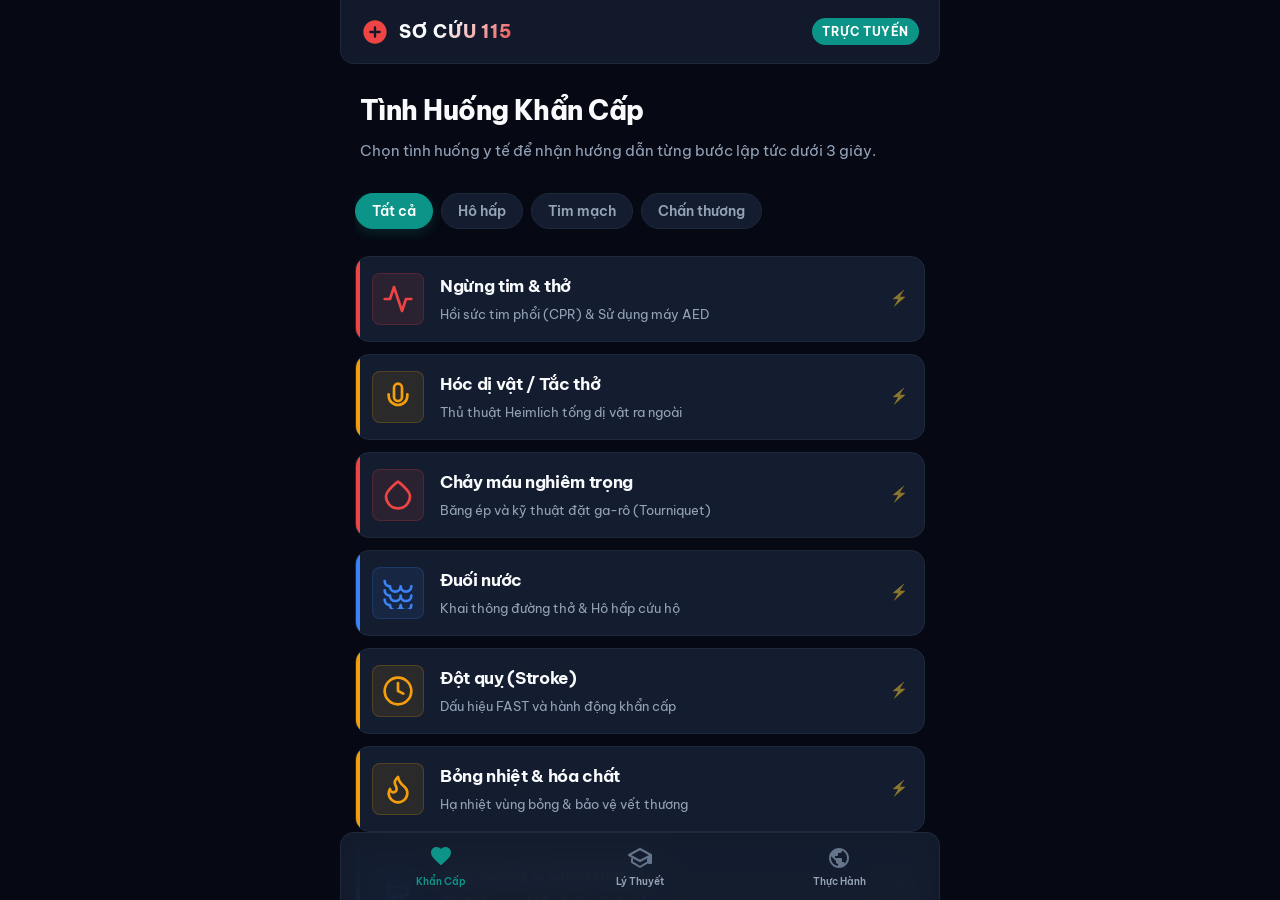
==== commit fdd35891: "Update PWA: Cập nhật nội dung sơ cứu và tối ưu hóa bộ đếm nhịp CPR" ====
--- a/index.html
+++ b/index.html
@@ -238,90 +238,13 @@
       </div>
     </section>
 
-    <!-- ============================================== -->
-    <!-- TAB 4: THÔNG TIN (INFO & PROFILE) -->
-    <!-- ============================================== -->
-    <section id="tab-info" class="tab-content">
-      
-      <!-- Quick Call Emergency Numbers -->
-      <div class="info-section">
-        <h3>Điện Thoại Cấp Cứu Việt Nam</h3>
-        <div class="hotline-grid">
-          <a href="tel:115" class="hotline-card red-glow">
-            <span class="hotline-number">115</span>
-            <span class="hotline-name">Cấp cứu Y tế</span>
-          </a>
-          <a href="tel:114" class="hotline-card">
-            <span class="hotline-number">114</span>
-            <span class="hotline-name">Cứu hộ, Cứu nạn</span>
-          </a>
-          <a href="tel:113" class="hotline-card">
-            <span class="hotline-number">113</span>
-            <span class="hotline-name">Cảnh sát phản ứng nhanh</span>
-          </a>
-        </div>
-      </div>
-
-      <!-- Medical Card Form -->
-      <div class="info-section">
-        <h3>Hồ Sơ Sức Khỏe Cá Nhân (Lưu trữ cục bộ)</h3>
-        <p class="section-desc">Thông tin này được lưu cục bộ trên điện thoại của bạn, giúp nhân viên y tế tra cứu nhanh khi gặp tai nạn.</p>
-        
-        <form class="medical-form" id="medical-form" onsubmit="saveMedicalInfo(event)">
-          <div class="form-group">
-            <label for="med-name">Họ và tên</label>
-            <input type="text" id="med-name" placeholder="Nguyễn Văn A">
-          </div>
-
-          <div class="form-row">
-            <div class="form-group">
-              <label for="med-blood">Nhóm máu</label>
-              <select id="med-blood">
-                <option value="">Chưa xác định</option>
-                <option value="A+">A+</option>
-                <option value="A-">A-</option>
-                <option value="B+">B+</option>
-                <option value="B-">B-</option>
-                <option value="O+">O+</option>
-                <option value="O-">O-</option>
-                <option value="AB+">AB+</option>
-                <option value="AB-">AB-</option>
-              </select>
-            </div>
-            <div class="form-group">
-              <label for="med-birth">Năm sinh</label>
-              <input type="number" id="med-birth" placeholder="1990" min="1900" max="2026">
-            </div>
-          </div>
-
-          <div class="form-group">
-            <label for="med-conditions">Bệnh nền (Nếu có)</label>
-            <input type="text" id="med-conditions" placeholder="Tiểu đường, Tim mạch, Huyết áp cao...">
-          </div>
-
-          <div class="form-group">
-            <label for="med-allergies">Dị ứng (Thuốc, thức ăn, côn trùng)</label>
-            <input type="text" id="med-allergies" placeholder="Penicillin, hải sản, nọc ong...">
-          </div>
-
-          <div class="form-group">
-            <label for="med-contact">Người liên hệ khẩn cấp (Tên & SĐT)</label>
-            <input type="text" id="med-contact" placeholder="Mẹ - 090xxxxxxx">
-          </div>
-
-          <button type="submit" class="action-btn">Lưu thông tin hồ sơ</button>
-          <div id="form-feedback" class="form-feedback"></div>
-        </form>
-      </div>
-
-      <!-- About section -->
-      <div class="info-section about-card">
-        <h3>Về Ứng Dụng Sơ Cứu 115</h3>
-        <p>Ứng dụng được thiết kế nhằm giúp mọi người trang bị kỹ năng tự cứu mình và người khác trước khi nhân viên y tế đến hiện trường. Các dữ liệu hướng dẫn và bài trắc nghiệm được biên soạn khách quan, cô đọng nhất.</p>
-        <p class="disclaimer">⚠️ <strong>Tuyên bố miễn trừ trách nhiệm:</strong> Ứng dụng này cung cấp thông tin sơ cứu mang tính giáo dục và tham khảo. Khi gặp tai nạn nguy kịch, hãy luôn gọi 115 trước tiên.</p>
-      </div>
-
-    </section>
+    <!-- App Footer with Interactive Version Control (Now scrolls naturally inside app-container) -->
+    <footer class="app-footer">
+      <p>Sơ Cứu 115 &copy; 2026. Vì một cộng đồng an toàn.</p>
+      <div class="version-clicker" id="version-btn" onclick="checkAppUpdate()">
+        Phiên bản: <span class="version-number" id="version-display">2.0.0</span>
+      </div>
+    </footer>
 
   </main>
 
@@ -347,7 +270,7 @@
 
     <!-- Stepper Audio/CPR control panel (only visible for Cardiac Arrest) -->
     <div class="stepper-special-controls" id="stepper-special-controls">
-      <button class="cpr-sound-trigger" id="stepper-cpr-sound-btn">🔊 Bật nhịp ép tim chuẩn (104 BPM)</button>
+      <button class="cpr-sound-trigger" id="stepper-cpr-sound-btn">🔊 Bật nhịp ép tim chuẩn (110 BPM)</button>
       <div class="cpr-visual-pulse-indicator" id="stepper-pulse-indicator"></div>
     </div>
 
@@ -362,15 +285,7 @@
     <span class="toast-msg" id="toast-msg">Đang kiểm tra cập nhật...</span>
   </div>
 
-  <!-- App Footer with Interactive Version Control -->
-  <footer class="app-footer">
-    <p>Sơ Cứu 115 &copy; 2026. Vì một cộng đồng an toàn.</p>
-    <div class="version-clicker" id="version-btn" onclick="checkAppUpdate()">
-      Phiên bản: <span class="version-number" id="version-display">1.0.0</span>
-    </div>
-  </footer>
-
-  <!-- Sticky Bottom Navigation Bar -->
+  <!-- Sticky Bottom Navigation Bar (3 tabs: Khẩn Cấp, Lý Thuyết, Thực Hành) -->
   <nav class="bottom-nav">
     <button class="nav-item active" data-tab="tab-emergency">
       <svg class="nav-icon" viewBox="0 0 24 24" width="24" height="24">
@@ -393,13 +308,6 @@
       </svg>
       <span>Thực Hành</span>
     </button>
-
-    <button class="nav-item" data-tab="tab-info">
-      <svg class="nav-icon" viewBox="0 0 24 24" width="24" height="24">
-        <path d="M12 2C6.48 2 2 6.48 2 12s4.48 10 10 10 10-4.48 10-10S17.52 2 12 2zm1 15h-2v-6h2v6zm0-8h-2V7h2v2z" fill="currentColor"/>
-      </svg>
-      <span>Thông Tin</span>
-    </button>
   </nav>
 
   <!-- SVG Templates Library deleted - using high-quality PNG illustrations instead -->
--- a/styles.css
+++ b/styles.css
@@ -1178,7 +1178,7 @@
   justify-content: center;
   gap: 5px;
   cursor: pointer;
-  width: 25%;
+  width: 33.33%;
   height: 100%;
   transition: var(--transition-fast);
   position: relative;
@@ -1262,3 +1262,63 @@
     box-shadow: 0 0 40px rgba(0,0,0,0.5);
   }
 }
+
+/* ==========================================================================
+   THEORY ACCORDION COLLAPSIBLE STYLES (v2.1)
+   ========================================================================== */
+
+.theory-section-card {
+  padding: 0 !important; /* Overwrite container padding so details fills it */
+  border-radius: var(--border-radius-md);
+  overflow: hidden;
+}
+
+.theory-details {
+  width: 100%;
+}
+
+.theory-summary {
+  padding: 16px 20px;
+  font-size: 1.15rem;
+  font-weight: 700;
+  color: var(--text-primary);
+  cursor: pointer;
+  list-style: none; /* Hide default browser triangle */
+  display: flex;
+  align-items: center;
+  justify-content: space-between;
+  user-select: none;
+  outline: none;
+  transition: background-color var(--transition-fast);
+}
+
+.theory-summary::-webkit-details-marker {
+  display: none; /* Hide default Safari triangle */
+}
+
+.theory-summary:hover {
+  background-color: rgba(30, 41, 59, 0.4);
+}
+
+.theory-summary-title {
+  display: flex;
+  align-items: center;
+  gap: 12px;
+}
+
+.theory-summary-arrow {
+  font-size: 0.8rem;
+  color: var(--text-secondary);
+  transition: transform var(--transition-normal);
+}
+
+.theory-details[open] .theory-summary-arrow {
+  transform: rotate(180deg);
+}
+
+.theory-details-content {
+  padding: 0 20px 20px 20px;
+  border-top: 1px solid var(--border-color);
+  animation: fadeIn var(--transition-normal);
+}
+
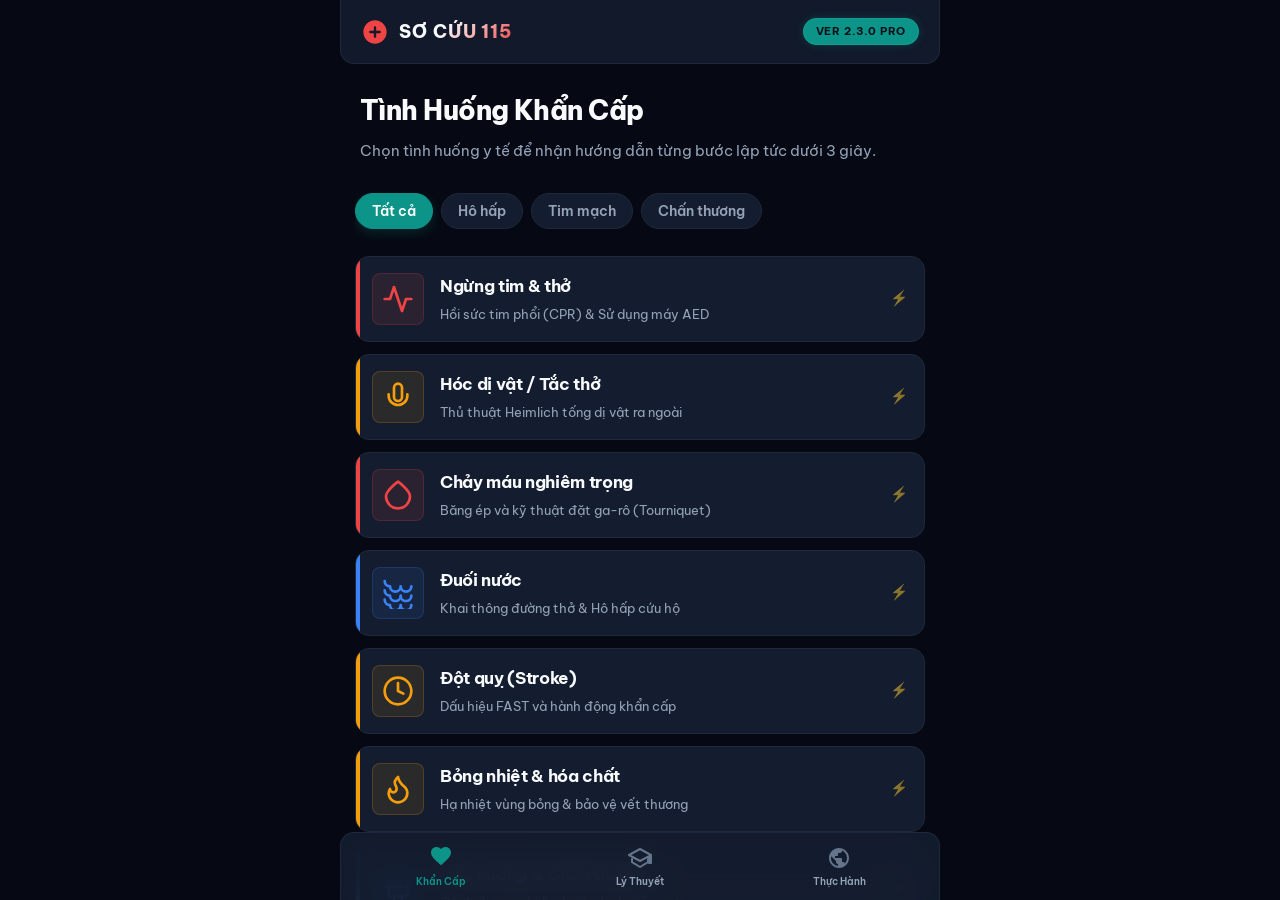
==== commit 209f9288: "Update PWA: Tối ưu hóa UI/UX luyện tập CPR và cập nhật Service Worker" ====
--- a/index.html
+++ b/index.html
@@ -37,7 +37,7 @@
       <h1>SƠ CỨU 115</h1>
     </div>
     <div class="header-status">
-      <span class="status-badge" id="offline-badge">Offline</span>
+      <span class="status-badge version-badge" id="version-badge" onclick="checkAppUpdate()" style="cursor: pointer; background: linear-gradient(135deg, var(--accent-teal), #0d9488); color: var(--bg-primary); border: 1px solid rgba(20, 184, 166, 0.3); font-weight:700;">VER 2.3.0 PRO</span>
     </div>
   </header>
 
@@ -213,7 +213,7 @@
         
         <!-- Interactive CPR Practice Card (Embedded Separate Trainer Module) -->
         <div class="practice-mode-card" style="padding: 0; overflow: hidden; border: none; background: transparent;">
-          <iframe src="./practice/cpr-trainer.html" style="width: 100%; height: 535px; border: none; border-radius: var(--border-radius-lg); background: var(--bg-secondary);" title="CPR Trainer Module"></iframe>
+          <iframe src="./practice/cpr-trainer.html" style="width: 100%; height: 560px; border: none; border-radius: var(--border-radius-lg); background: var(--bg-secondary);" title="CPR Trainer Module"></iframe>
         </div>
 
         <!-- Scenario Quiz Card -->
@@ -238,13 +238,7 @@
       </div>
     </section>
 
-    <!-- App Footer with Interactive Version Control (Now scrolls naturally inside app-container) -->
-    <footer class="app-footer">
-      <p>Sơ Cứu 115 &copy; 2026. Vì một cộng đồng an toàn.</p>
-      <div class="version-clicker" id="version-btn" onclick="checkAppUpdate()">
-        Phiên bản: <span class="version-number" id="version-display">2.0.0</span>
-      </div>
-    </footer>
+
 
   </main>
 
--- a/styles.css
+++ b/styles.css
@@ -123,19 +123,22 @@
 }
 
 .status-badge {
-  font-size: 0.75rem;
+  font-size: 0.68rem;
   font-weight: 700;
-  padding: 4px 10px;
+  padding: 4px 12px;
   border-radius: 20px;
-  background-color: var(--accent-teal);
-  color: #fff;
+  background: linear-gradient(135deg, var(--accent-teal), #0d9488);
+  color: var(--bg-primary) !important;
   transition: var(--transition-fast);
   text-transform: uppercase;
   letter-spacing: 0.05em;
-}
-
-.status-badge.offline {
-  background-color: var(--text-muted);
+  cursor: pointer;
+  box-shadow: 0 0 10px rgba(20, 184, 166, 0.2);
+}
+
+.status-badge:hover {
+  transform: scale(1.04);
+  box-shadow: 0 0 15px rgba(20, 184, 166, 0.4);
 }
 
 /* Main Content Area */
@@ -1080,37 +1083,7 @@
    APP FOOTER & VERSION CLICKER
    ========================================================================== */
 
-.app-footer {
-  text-align: center;
-  padding: 20px 10px;
-  margin-bottom: var(--nav-height);
-  font-size: 0.72rem;
-  color: var(--text-muted);
-}
-
-.app-footer p {
-  margin-bottom: 5px;
-}
-
-.version-clicker {
-  display: inline-block;
-  background-color: var(--bg-secondary);
-  border: 1px solid var(--border-color);
-  border-radius: 4px;
-  padding: 2px 8px;
-  cursor: pointer;
-  transition: var(--transition-fast);
-  user-select: none;
-}
-
-.version-clicker:hover {
-  border-color: var(--border-focus);
-  color: var(--text-primary);
-}
-
-.version-clicker:active {
-  transform: scale(0.95);
-}
+
 
 .version-number {
   font-weight: 600;
@@ -1322,3 +1295,16 @@
   animation: fadeIn var(--transition-normal);
 }
 
+/* Quiz Pack Card Hover Effects */
+.quiz-pack-card {
+  transition: all var(--transition-fast) ease-in-out;
+}
+
+.quiz-pack-card:hover {
+  border-color: var(--accent-teal) !important;
+  background: rgba(20, 184, 166, 0.08) !important;
+  transform: translateY(-2px);
+  box-shadow: 0 6px 16px rgba(20, 184, 166, 0.15);
+}
+
+
